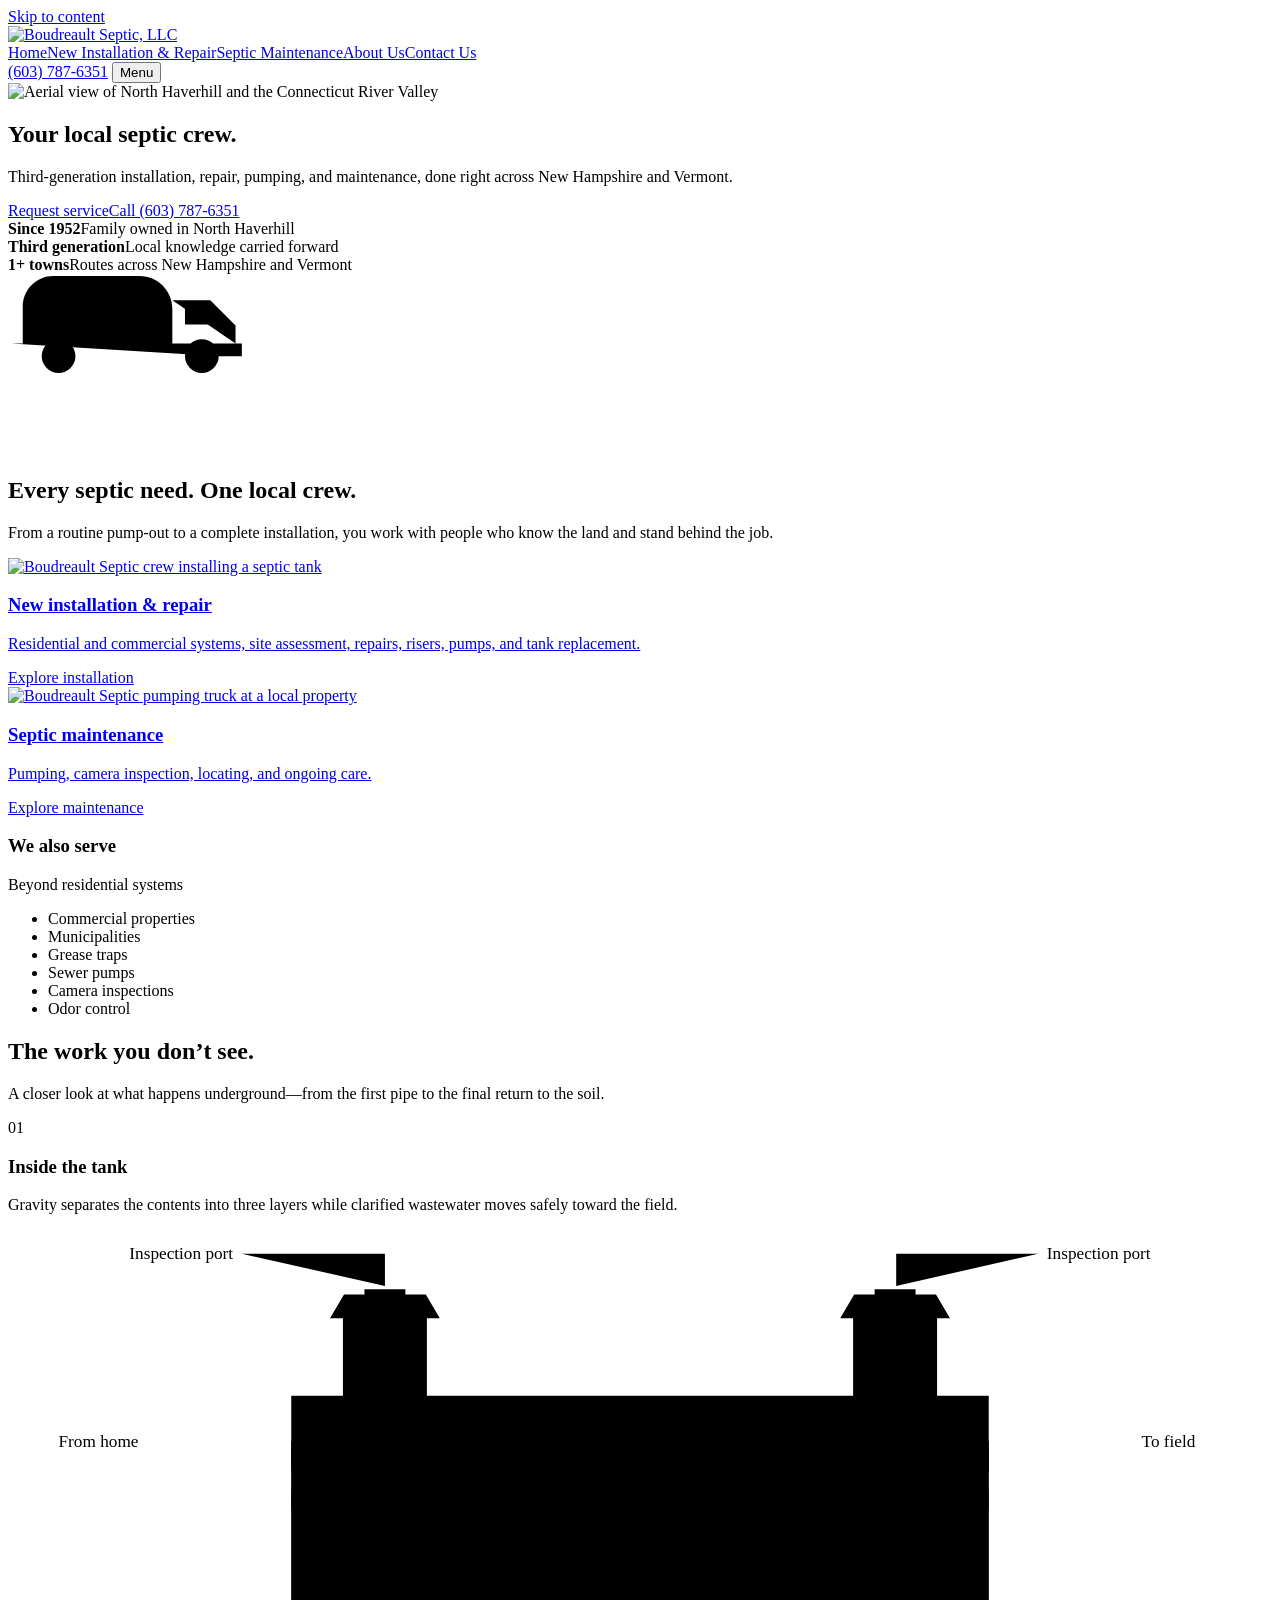
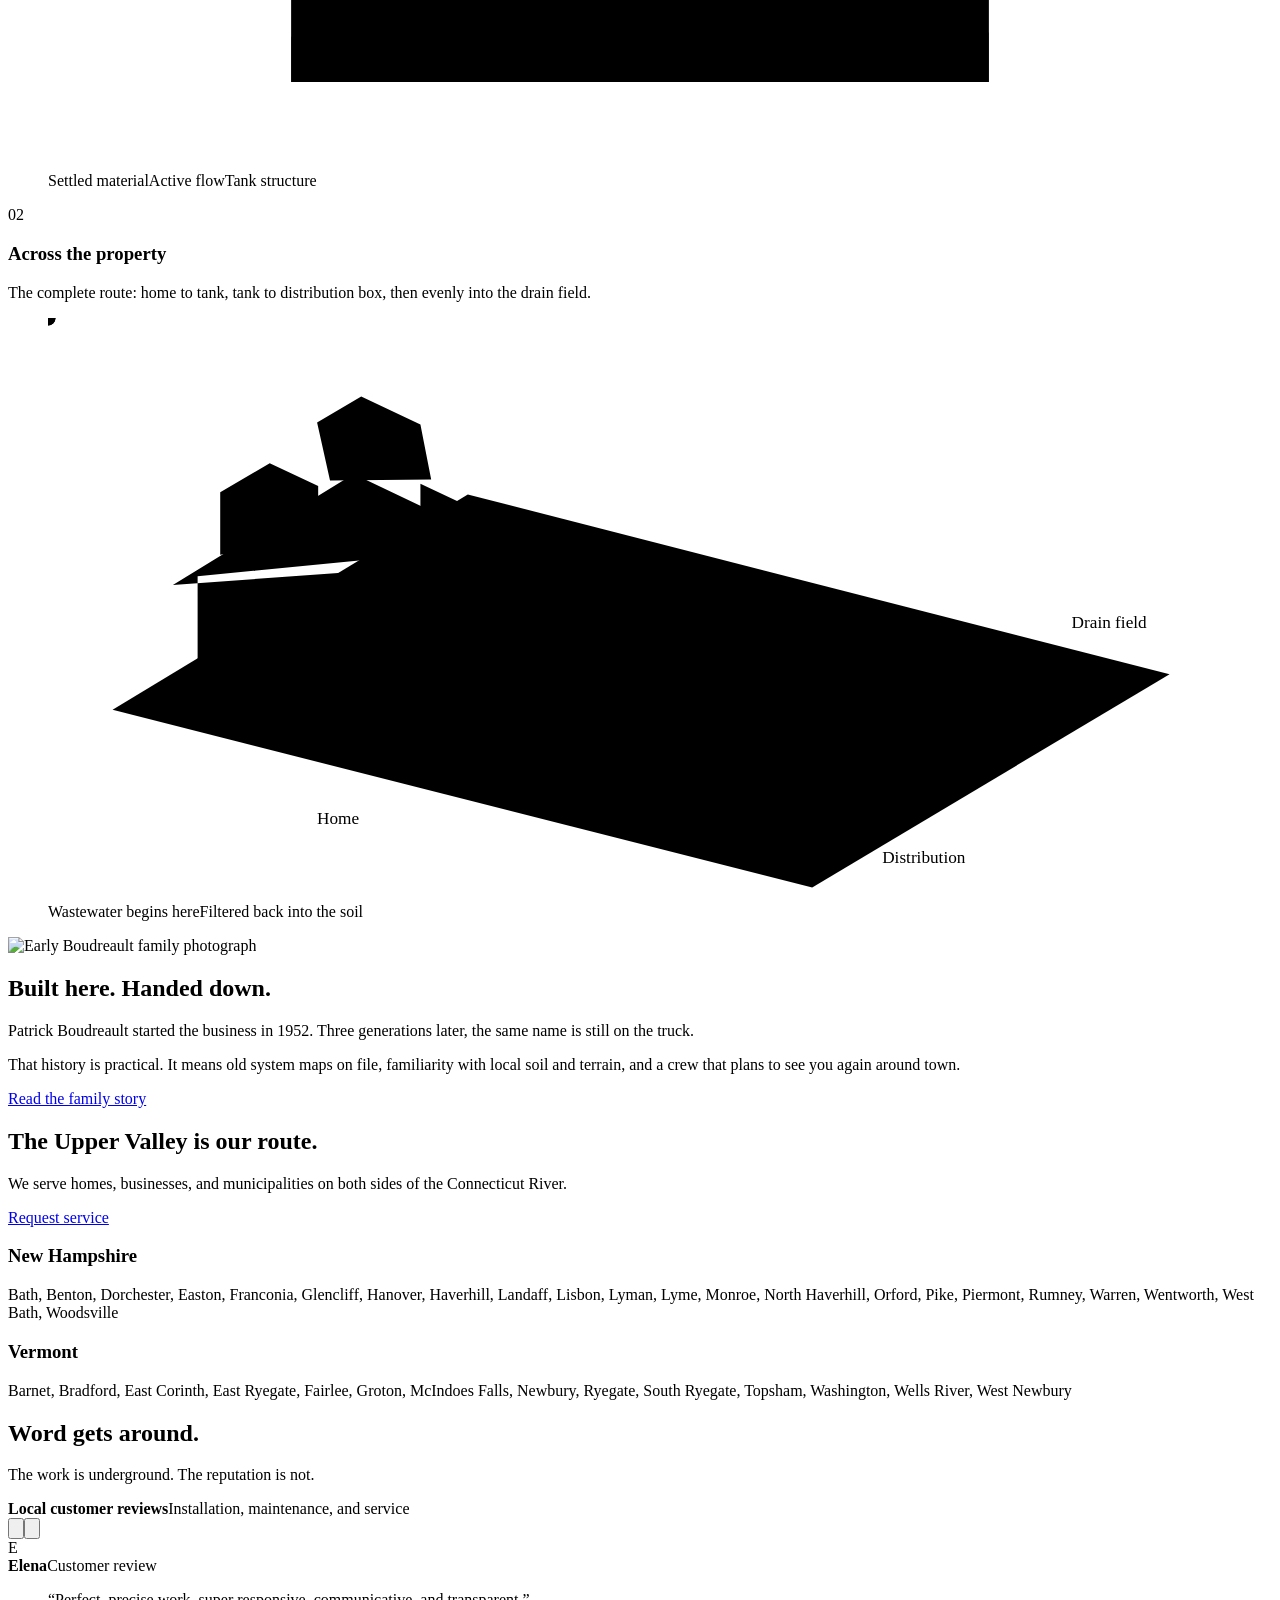
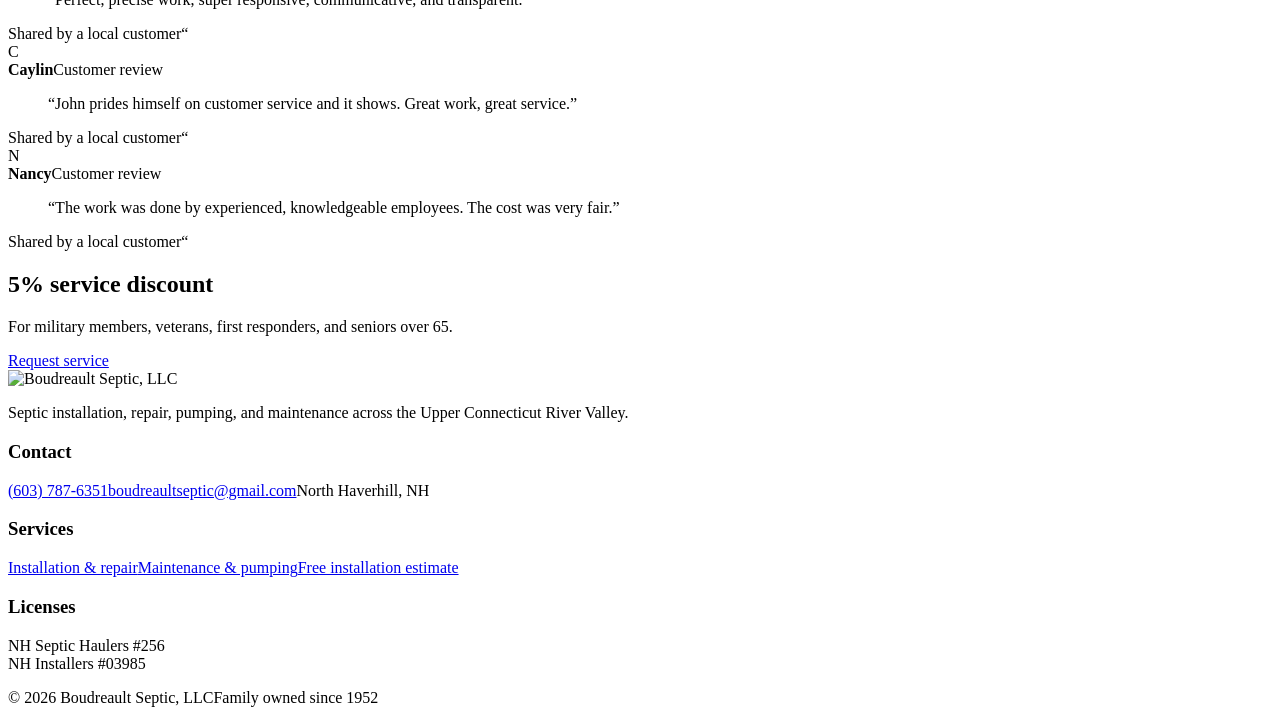
==== portfolio-sites/boudreault-septic/index.html @ 6a16c753 "Deploy c488329e436b4a219fa5fda1ce2db86cb1be2a91" ====
<!doctype html>
<html lang="en">
<head>
  <meta charset="utf-8">
  <meta name="viewport" content="width=device-width,initial-scale=1">
  <title>Boudreault Septic | Septic Service in NH &amp; VT</title>
  <meta name="description" content="Third-generation septic installation, repair, pumping, and maintenance for homes and businesses across the Upper Connecticut River Valley.">
  <link rel="icon" href="/assets/boudreault-logo-transparent.png">
  <link rel="preload" href="/assets/connecticut-river-valley.jpg" as="image">
  <link rel="stylesheet" href="/styles.css">
  <script type="application/ld+json">{"@context":"https://schema.org","@type":"LocalBusiness","name":"Boudreault Septic, LLC","telephone":"+1-603-787-6351","email":"boudreaultseptic@gmail.com","address":{"@type":"PostalAddress","streetAddress":"3255 Dartmouth College Hwy","addressLocality":"North Haverhill","addressRegion":"NH","postalCode":"03774"},"areaServed":["New Hampshire","Vermont"],"foundingDate":"1952","url":"https://boudreaultseptic.com/"}</script>
</head>
<body>
  <a class="skip-link" href="#main">Skip to content</a>
  <header class="site-header">
    <div class="shell nav-wrap">
      <a class="brand" href="/" aria-label="Boudreault Septic home"><img src="/assets/boudreault-logo-transparent.png" alt="Boudreault Septic, LLC"></a>
      <nav class="primary-nav" id="main-navigation" aria-label="Main navigation">
        <a href="/" aria-current="page">Home</a><a href="/new-installations/">New Installation &amp; Repair</a><a href="/maintenance/">Septic Maintenance</a><a href="/about-us/">About Us</a><a href="/contact/">Contact Us</a>
      </nav>
      <a class="nav-call" href="tel:+16037876351">(603) 787-6351</a>
      <button class="menu-button" type="button" aria-expanded="false" aria-controls="main-navigation">Menu</button>
    </div>
  </header>

  <main id="main">
    <section class="hero">
      <img class="hero-media" src="/assets/connecticut-river-valley.jpg" alt="Aerial view of North Haverhill and the Connecticut River Valley" width="1900" height="1100" fetchpriority="high">
      <div class="shell hero-content">
        <h1 class="display">Your local septic crew.</h1>
        <p class="hero-copy">Third-generation installation, repair, pumping, and maintenance, done right across New Hampshire and Vermont.</p>
        <div class="hero-actions"><a class="btn btn-primary" href="/contact/">Request service</a><a class="btn btn-secondary" href="tel:+16037876351">Call (603) 787-6351</a></div>
      </div>
    </section>

    <section class="proof-strip" aria-label="Company facts">
      <div class="shell proof-grid">
        <div class="proof-item"><strong class="proof-value">Since 1952</strong><span class="proof-label">Family owned in North Haverhill</span></div>
        <div class="proof-item"><strong class="proof-value">Third generation</strong><span class="proof-label">Local knowledge carried forward</span></div>
        <div class="proof-item"><strong class="proof-value" aria-label="30 plus towns"><span aria-hidden="true"><span class="count-number" data-count="30">1</span>+ towns</span></strong><span class="proof-label">Routes across New Hampshire and Vermont</span></div>
      </div>
      <div class="truck-route" data-route-motion aria-hidden="true">
        <svg viewBox="0 0 1200 170" role="presentation">
          <g class="route-truck">
            <g class="truck-direction">
              <path class="truck-outline" d="M14 66V31C14 15 27 2 43 2h82c17 0 31 14 31 31v33M156 25h36l24 24v17M3 66h219v12h-21M167 78H65M31 78H3"/>
              <path class="truck-detail" d="M168 32h20l14 16h-34zM42 21h84M42 34h84M25 41h18M126 41h19M25 53h17"/>
              <path class="truck-hose" d="M126 15c20 4 22 20 8 29-10 7-7 17 4 20"/>
              <circle class="truck-wheel wheel-a" cx="48" cy="78" r="16"/><circle class="truck-wheel wheel-b" cx="184" cy="78" r="16"/>
              <circle class="truck-hub" cx="48" cy="78" r="5"/><circle class="truck-hub" cx="184" cy="78" r="5"/>
            </g>
          </g>
        </svg>
      </div>
    </section>

    <section class="section services-section">
      <div class="shell">
        <div class="services-intro reveal"><h2 class="display">Every septic need. One local crew.</h2><p class="lede">From a routine pump-out to a complete installation, you work with people who know the land and stand behind the job.</p></div>
        <div class="service-layout">
          <a class="service-feature reveal" href="/new-installations/">
            <img src="/assets/septic-system-new-installations.jpg" alt="Boudreault Septic crew installing a septic tank" loading="lazy">
            <div class="service-overlay"><h3>New installation &amp; repair</h3><p>Residential and commercial systems, site assessment, repairs, risers, pumps, and tank replacement.</p><span class="text-link">Explore installation</span></div>
          </a>
          <a class="service-secondary reveal" href="/maintenance/">
            <img src="/assets/septic-system-maintenance2.jpg" alt="Boudreault Septic pumping truck at a local property" loading="lazy">
            <div class="service-overlay"><h3>Septic maintenance</h3><p>Pumping, camera inspection, locating, and ongoing care.</p><span class="text-link">Explore maintenance</span></div>
          </a>
          <div class="service-list reveal"><div class="service-list-head"><h3>We also serve</h3><span>Beyond residential systems</span></div><ul><li>Commercial properties</li><li>Municipalities</li><li>Grease traps</li><li>Sewer pumps</li><li>Camera inspections</li><li>Odor control</li></ul></div>
        </div>
      </div>
    </section>

    <section class="section system-schematic">
      <div class="shell">
        <div class="schematic-heading reveal"><h2 class="display">The work you don’t see.</h2><p class="lede">A closer look at what happens underground—from the first pipe to the final return to the soil.</p></div>
        <div class="diagram-stack">
          <article class="system-diagram reveal" data-schematic-motion>
            <header class="diagram-header"><div><span class="diagram-number">01</span><h3>Inside the tank</h3></div><p>Gravity separates the contents into three layers while clarified wastewater moves safely toward the field.</p></header>
            <figure class="diagram-art tank-art" aria-label="Animated cutaway diagram showing how a septic tank separates scum, wastewater, and sludge">
              <svg viewBox="0 0 1100 500" role="img" aria-hidden="true">
                <defs><clipPath id="tank-clip"><path d="M226 164H874V420H226Z"/></clipPath></defs>
                <path class="ground-line" d="M34 124H1066M74 113l22-15m22 15 15-10m780 10 23-16m20 16 13-9"/>
                <path class="structure-line" d="M226 154h648v266H226zM168 196h58m648 0h58M274 154v-72h78v72m396 0v-72h78v72M262 82h102l-13-22h-76zM736 82h102l-13-22h-76zM274 181h-48m648 0h-48M352 154v94m396-94v94"/>
                <g clip-path="url(#tank-clip)">
                  <path class="tank-water" d="M226 244c70-18 116 18 186 0s116 18 186 0 116 18 186 0 60 4 90 0v176H226z"/>
                  <path class="tank-scum" d="M226 204c72-15 115 14 186 0s116 14 186 0 116 14 186 0 59 4 90 0v56c-72 14-116-14-186 0s-116-14-186 0-116-14-186 0-60-4-90 0z"/>
                  <path class="tank-sludge" d="M226 378c57-22 103 17 165 0s107 17 169 0 107 17 169 0 92 6 145-4v46H226z"/>
                  <path class="flow-current current-one" d="M168 196h104v88h90"/>
                  <path class="flow-current current-two" d="M682 320h86V196h164"/>
                  <path class="micro-flow" d="M402 292c42-20 76 20 118 0s76 20 118 0M420 332c34-16 61 16 95 0s61 16 95 0"/>
                </g>
                <path class="structure-line cap-line" d="M294 83v-28h38v28m436 0v-28h38v28"/>
                <g class="diagram-callout"><path d="M313 52V22H180"/><text x="172" y="27" text-anchor="end">Inspection port</text></g>
                <g class="diagram-callout"><path d="M788 52V22H920"/><text x="928" y="27">Inspection port</text></g>
                <g class="diagram-callout"><path d="M168 196H92"/><text x="84" y="202" text-anchor="end">From home</text></g>
                <g class="diagram-callout"><path d="M932 196h76"/><text x="1016" y="202">To field</text></g>
                <g class="layer-label"><text x="550" y="232">Scum layer</text><text x="550" y="314">Wastewater</text><text x="550" y="406">Sludge</text></g>
              </svg>
              <figcaption class="diagram-legend"><span><i class="legend-swatch solid"></i>Settled material</span><span><i class="legend-swatch flow"></i>Active flow</span><span><i class="legend-swatch line"></i>Tank structure</span></figcaption>
            </figure>
          </article>

          <article class="system-diagram reveal" data-schematic-motion>
            <header class="diagram-header"><div><span class="diagram-number">02</span><h3>Across the property</h3></div><p>The complete route: home to tank, tank to distribution box, then evenly into the drain field.</p></header>
            <figure class="diagram-art property-art" aria-label="Animated diagram showing a typical home septic system and drain field">
              <svg viewBox="0 0 1100 540" role="img" aria-hidden="true">
                <path class="site-plane" d="M60 364 390 164l652 167-332 198z"/>
                <g class="house-drawing">
                  <path d="M116 248 284 145l166 79-169 106zM139 240v108l141 66 145-89V212M281 330v84M116 248l165 82 169-106M180 260v56l46 22v-56zM325 274v60l51-31v-59z"/>
                  <path d="M160 220v-58l46-27 45 21v49m95-3v-48l34 16v49M262 151l-12-54 41-24 55 26 10 51"/>
                </g>
                <g class="system-components">
                  <path class="tank-body" d="M461 338c0-15 12-27 27-27h158c15 0 27 12 27 27v74c0 15-12 27-27 27H488c-15 0-27-12-27-27zM511 311v128m111-128v128M500 296h36v15m69-15h36v15"/>
                  <path class="distribution-box" d="m730 409 46-27 43 21-46 28zM730 409v36l43 21v-35m46-28v35l-46 28"/>
                  <path class="field-line" d="M819 421 990 319M794 452l209-49M794 452l188 47M814 424l-4 15m23-29-4 16m25-30-4 15m25-29-4 15m25-29-4 15m25-30-4 16m-81 84-2 16m31-23-2 16m31-22-2 15m31-22-2 16m31-22-2 15m-133 17 5 15m27-8 5 15m28-8 5 15m28-8 5 15m27-8 5 15m28-8 5 15"/>
                </g>
                <path class="property-flow flow-home" d="M359 352 460 385"/>
                <path class="property-flow flow-tank" d="M461 385h212"/>
                <path class="property-flow flow-box" d="M673 385 744 418"/>
                <path class="property-flow flow-field-a" d="M781 420 990 319"/>
                <path class="property-flow flow-field-b" d="M783 433 1003 403"/>
                <path class="property-flow flow-field-c" d="M781 445 982 499"/>
                <g class="property-labels"><text x="250" y="470">Home</text><text x="567" y="485">Septic tank</text><text x="775" y="506">Distribution</text><text x="951" y="288">Drain field</text></g>
                <g class="flow-pulse pulse-one"><circle cx="0" cy="0" r="7"/></g><g class="flow-pulse pulse-two"><circle cx="0" cy="0" r="7"/></g>
              </svg>
              <figcaption class="route-key"><span>Wastewater begins here</span><b aria-hidden="true"></b><span>Filtered back into the soil</span></figcaption>
            </figure>
          </article>
        </div>
      </div>
    </section>

    <section class="section story">
      <div class="shell story-grid">
        <div class="story-photo reveal"><img src="/assets/boudreault-family.jpg" alt="Early Boudreault family photograph" loading="lazy"></div>
        <div class="story-copy reveal"><h2 class="display">Built here. Handed down.</h2><p class="lede">Patrick Boudreault started the business in 1952. Three generations later, the same name is still on the truck.</p><p>That history is practical. It means old system maps on file, familiarity with local soil and terrain, and a crew that plans to see you again around town.</p><a class="text-link story-link" href="/about-us/">Read the family story</a></div>
      </div>
    </section>

    <section class="section territory">
      <div class="shell territory-grid">
        <div class="reveal"><h2 class="display">The Upper Valley is our route.</h2><p class="lede">We serve homes, businesses, and municipalities on both sides of the Connecticut River.</p><a class="btn btn-primary" href="/contact/">Request service</a></div>
        <div class="town-columns reveal"><div><h3>New Hampshire</h3><p>Bath, Benton, Dorchester, Easton, Franconia, Glencliff, Hanover, Haverhill, Landaff, Lisbon, Lyman, Lyme, Monroe, North Haverhill, Orford, Pike, Piermont, Rumney, Warren, Wentworth, West Bath, Woodsville</p></div><div><h3>Vermont</h3><p>Barnet, Bradford, East Corinth, East Ryegate, Fairlee, Groton, McIndoes Falls, Newbury, Ryegate, South Ryegate, Topsham, Washington, Wells River, West Newbury</p></div></div>
      </div>
    </section>

    <section class="section reviews-section">
      <div class="shell">
        <div class="review-heading reveal"><div><h2 class="display">Word gets around.</h2><p class="lede">The work is underground. The reputation is not.</p></div><div class="review-summary" aria-label="Customer reviews"><div class="review-stars" aria-hidden="true"></div><strong>Local customer reviews</strong><span>Installation, maintenance, and service</span></div></div>
        <div class="review-controls" aria-label="Review carousel controls"><button type="button" data-review-prev aria-label="Previous review"><svg viewBox="0 0 24 24" aria-hidden="true"><path d="M15 5l-7 7 7 7"/></svg></button><button type="button" data-review-next aria-label="Next review"><svg viewBox="0 0 24 24" aria-hidden="true"><path d="M9 5l7 7-7 7"/></svg></button></div>
        <div class="reviews-track" data-review-track tabindex="0" aria-label="Customer reviews">
          <article class="review-card reveal"><header><span class="review-avatar">E</span><div><strong>Elena</strong><span>Customer review</span></div><div class="review-stars" aria-hidden="true"></div></header><blockquote>“Perfect, precise work, super responsive, communicative, and transparent.”</blockquote><footer><span>Shared by a local customer</span><span class="review-source-mark" aria-hidden="true">“</span></footer></article>
          <article class="review-card reveal"><header><span class="review-avatar">C</span><div><strong>Caylin</strong><span>Customer review</span></div><div class="review-stars" aria-hidden="true"></div></header><blockquote>“John prides himself on customer service and it shows. Great work, great service.”</blockquote><footer><span>Shared by a local customer</span><span class="review-source-mark" aria-hidden="true">“</span></footer></article>
          <article class="review-card reveal"><header><span class="review-avatar">N</span><div><strong>Nancy</strong><span>Customer review</span></div><div class="review-stars" aria-hidden="true"></div></header><blockquote>“The work was done by experienced, knowledgeable employees. The cost was very fair.”</blockquote><footer><span>Shared by a local customer</span><span class="review-source-mark" aria-hidden="true">“</span></footer></article>
        </div>
      </div>
    </section>

    <section class="discount-band">
      <div class="shell discount-grid"><div><h2 class="display">5% service discount</h2><p>For military members, veterans, first responders, and seniors over 65.</p></div><a class="btn" href="/contact/">Request service</a></div>
    </section>
  </main>

  <footer class="footer">
    <div class="shell"><div class="footer-grid"><div class="footer-brand"><img class="footer-logo" src="/assets/boudreault-logo-transparent.png" alt="Boudreault Septic, LLC"><p>Septic installation, repair, pumping, and maintenance across the Upper Connecticut River Valley.</p></div><div class="footer-column"><h3>Contact</h3><div class="footer-links"><a href="tel:+16037876351">(603) 787-6351</a><a href="mailto:boudreaultseptic@gmail.com">boudreaultseptic@gmail.com</a><span>North Haverhill, NH</span></div></div><div class="footer-column"><h3>Services</h3><div class="footer-links"><a href="/new-installations/">Installation &amp; repair</a><a href="/maintenance/">Maintenance &amp; pumping</a><a href="/contact/">Free installation estimate</a></div></div><div class="footer-column"><h3>Licenses</h3><p>NH Septic Haulers #256<br>NH Installers #03985</p></div></div><div class="footer-bottom"><span>© 2026 Boudreault Septic, LLC</span><span>Family owned since 1952</span></div></div>
  </footer>
  <script src="/script.js"></script>
</body>
</html>
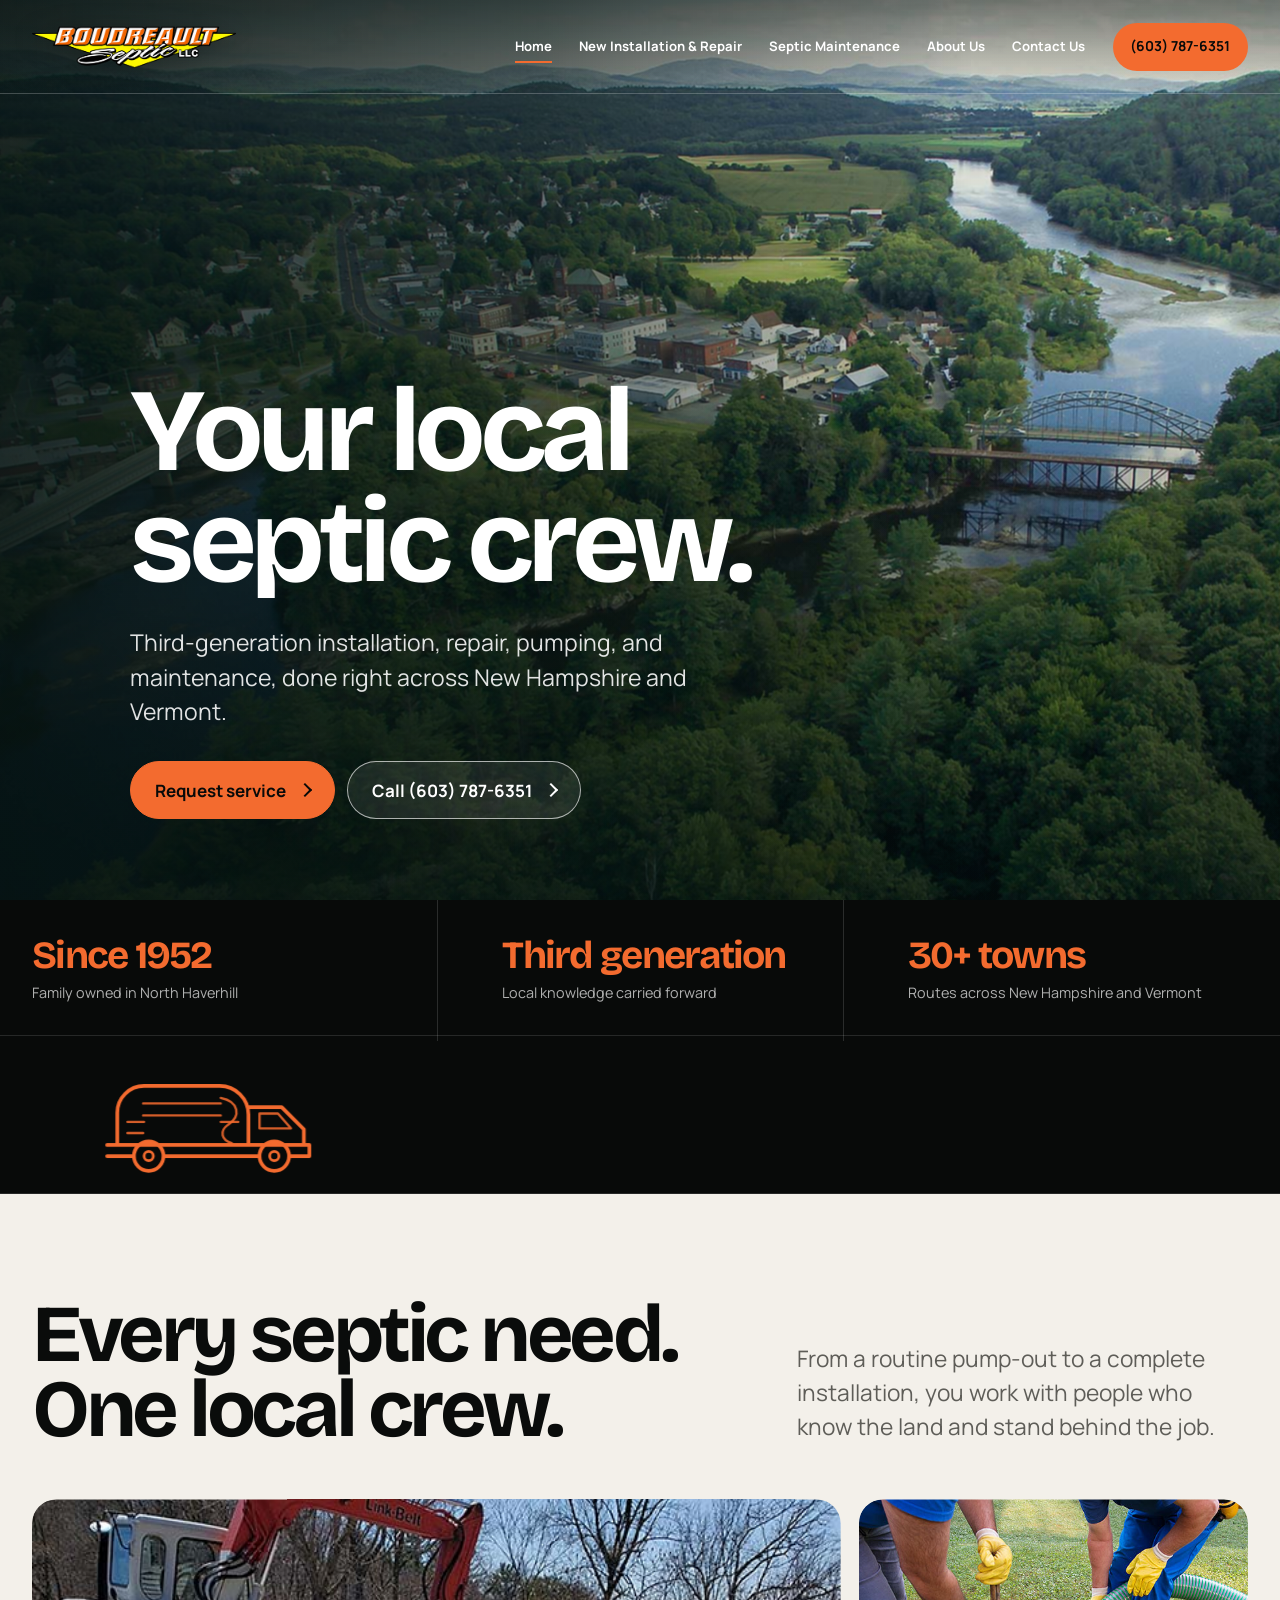
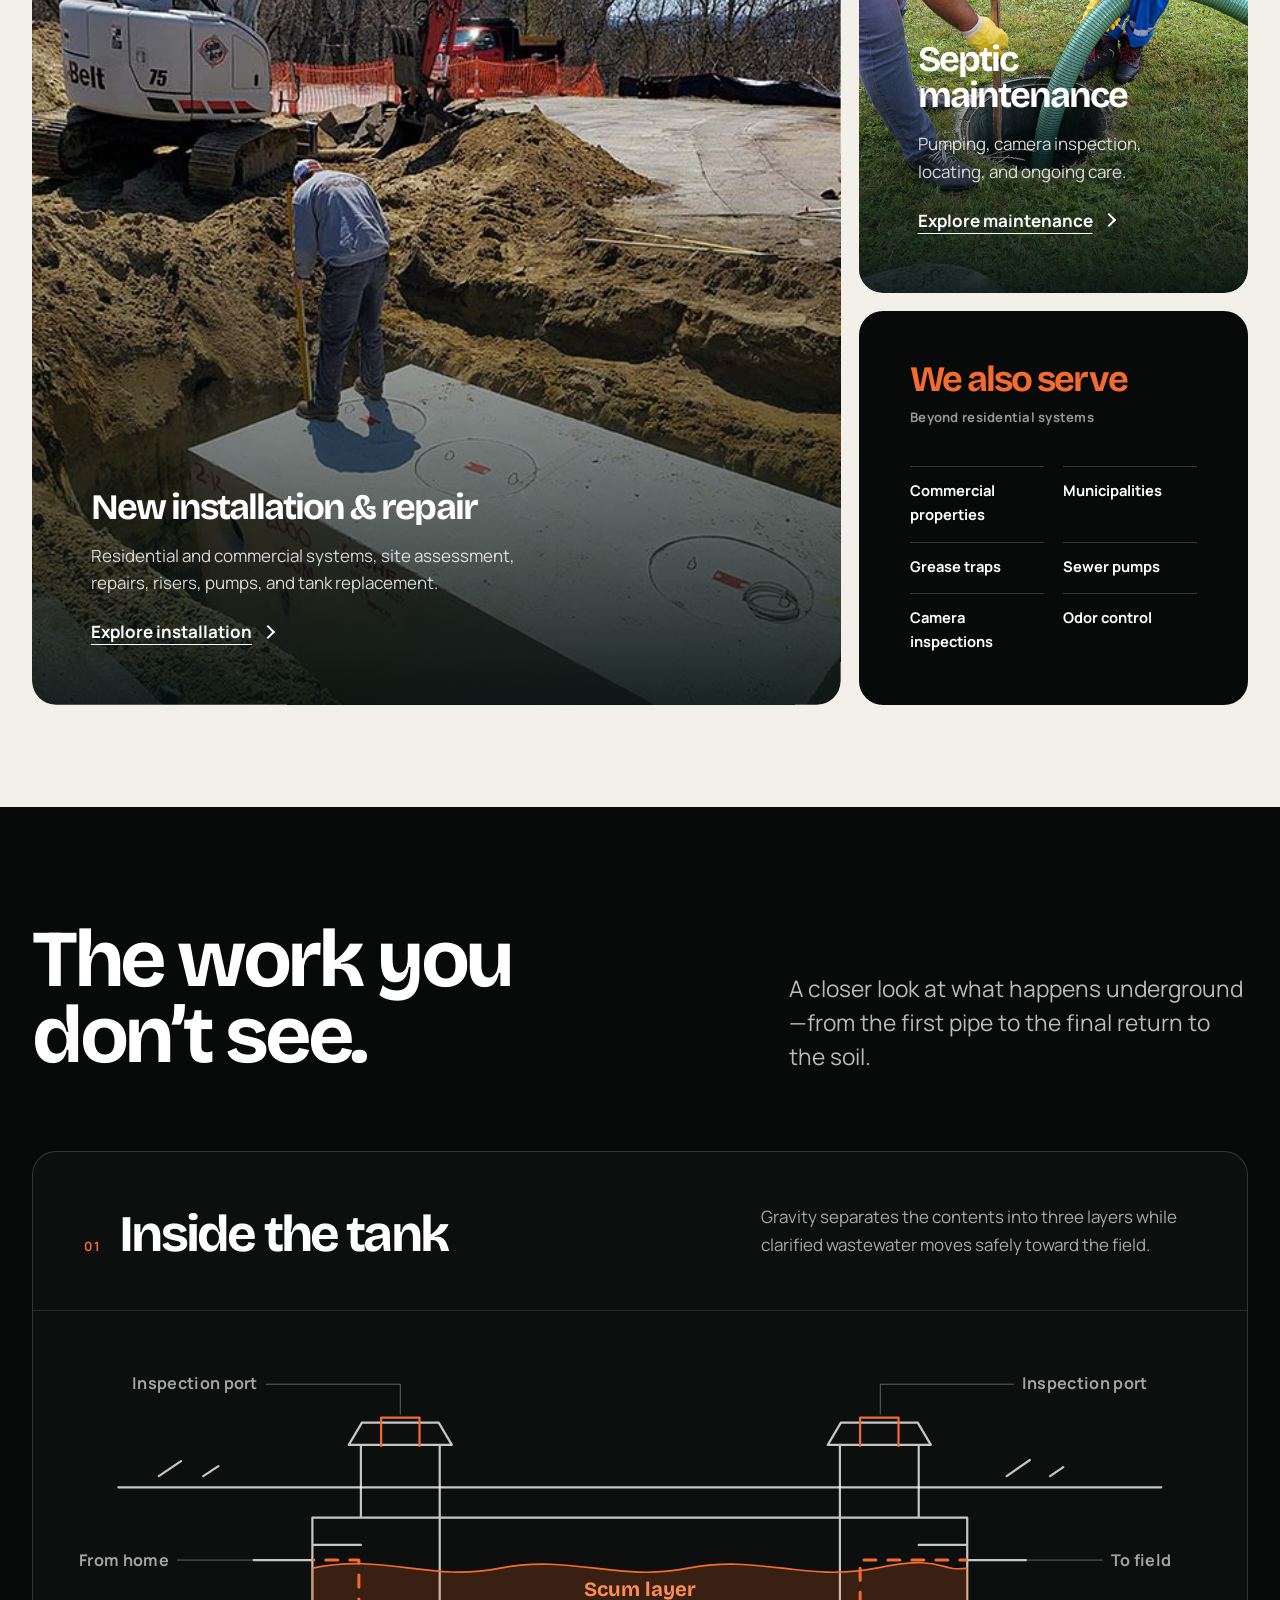
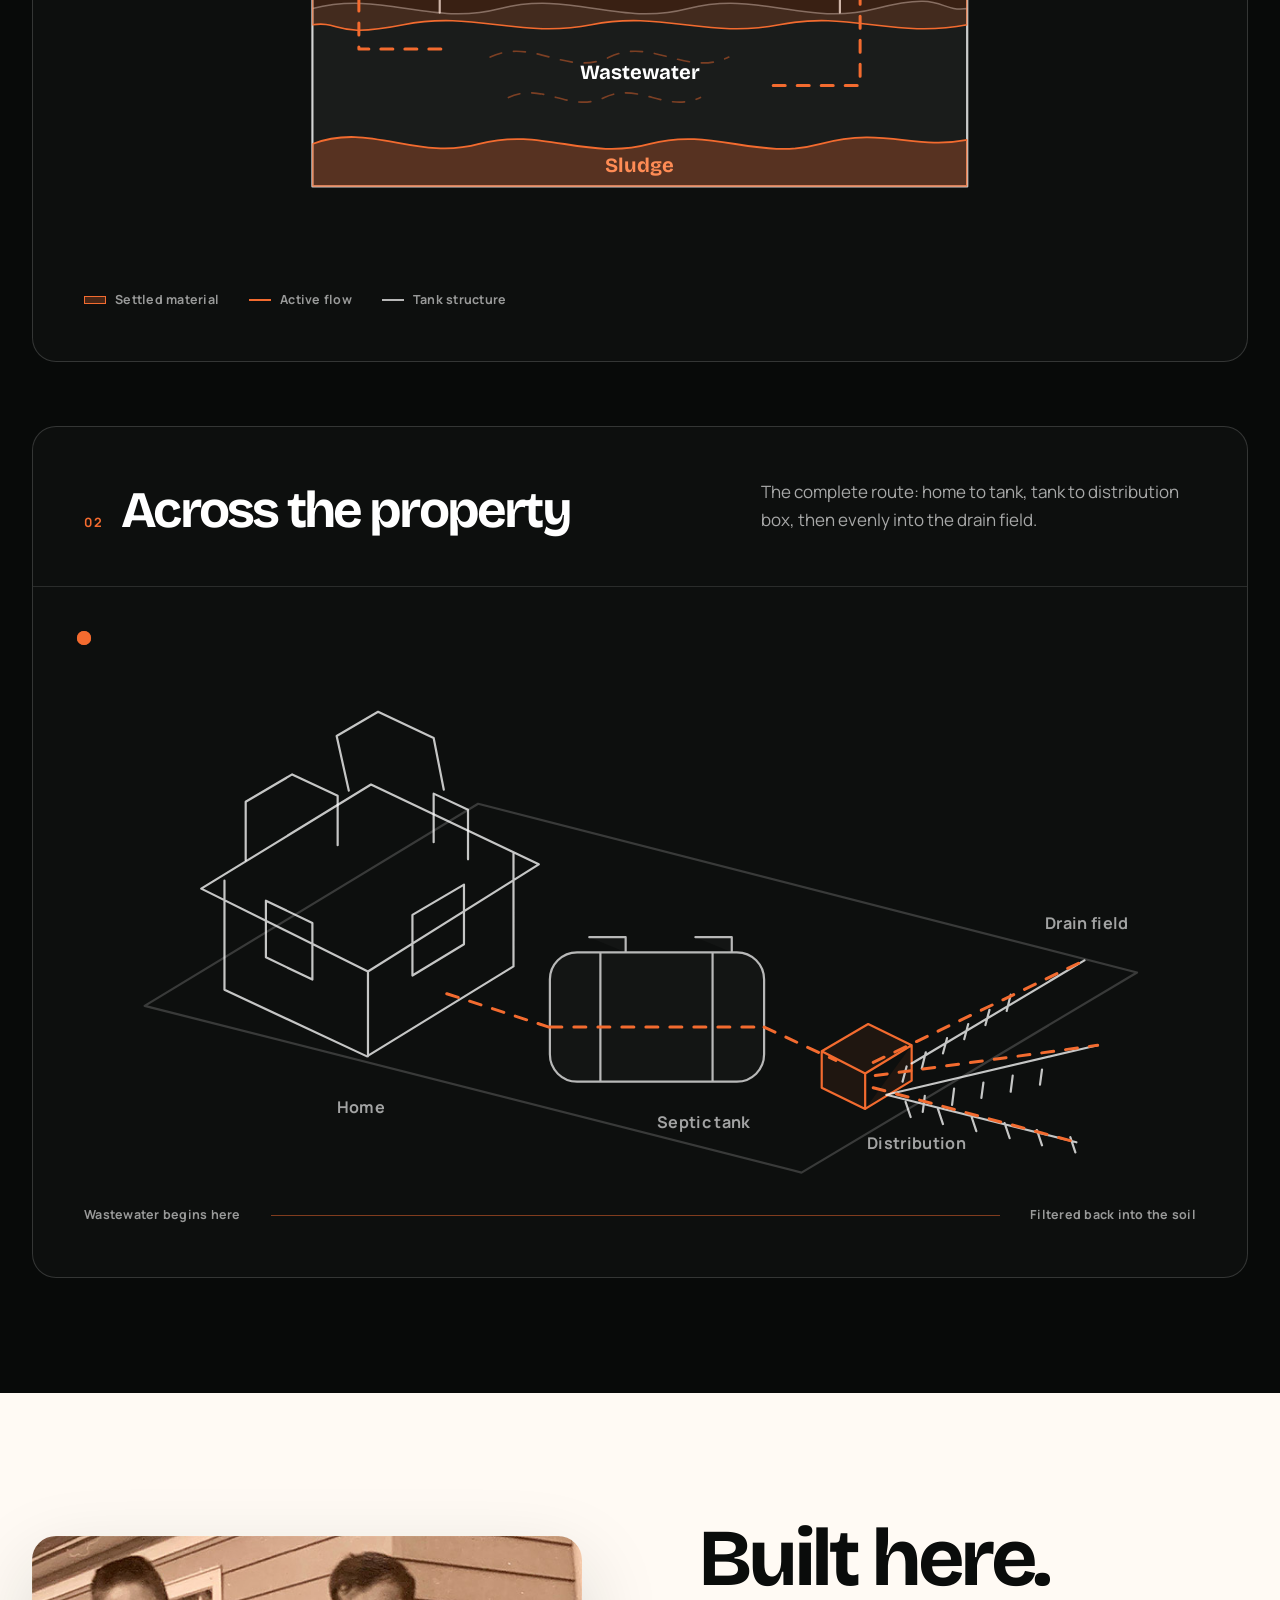
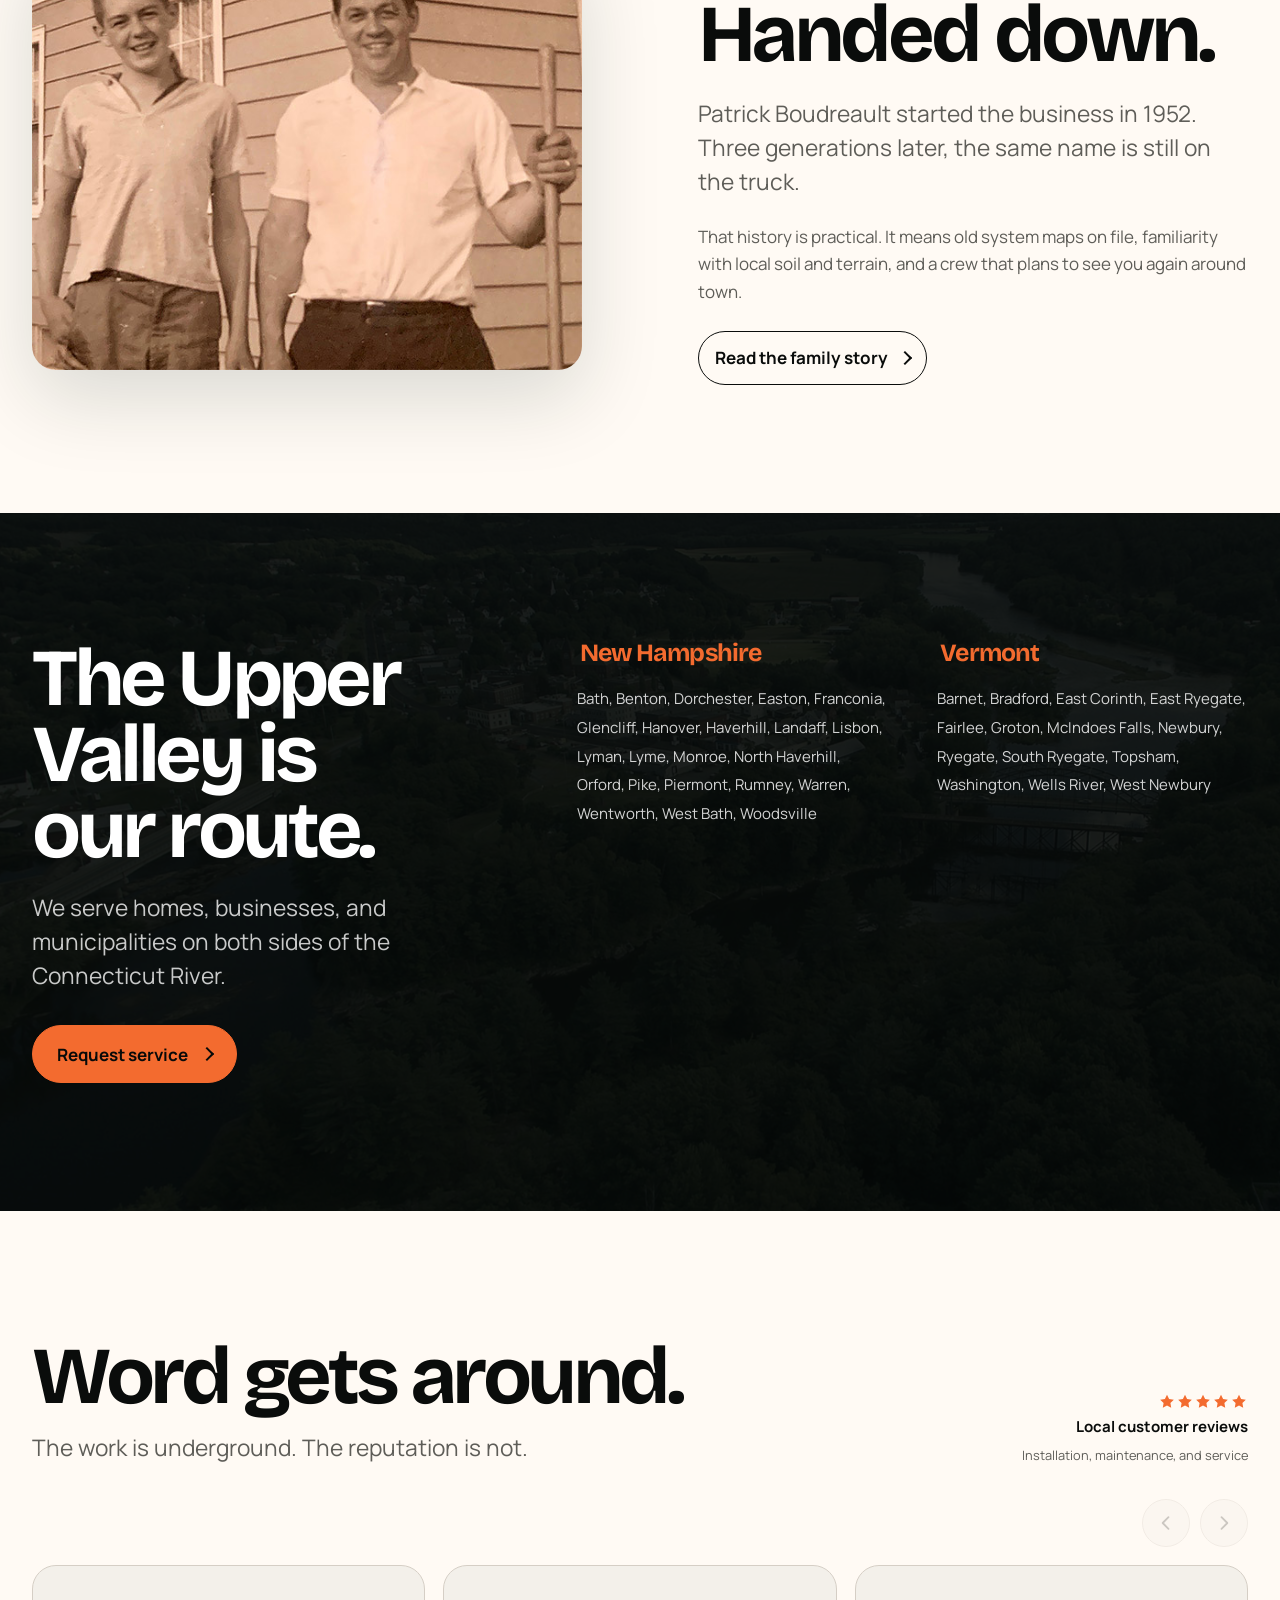
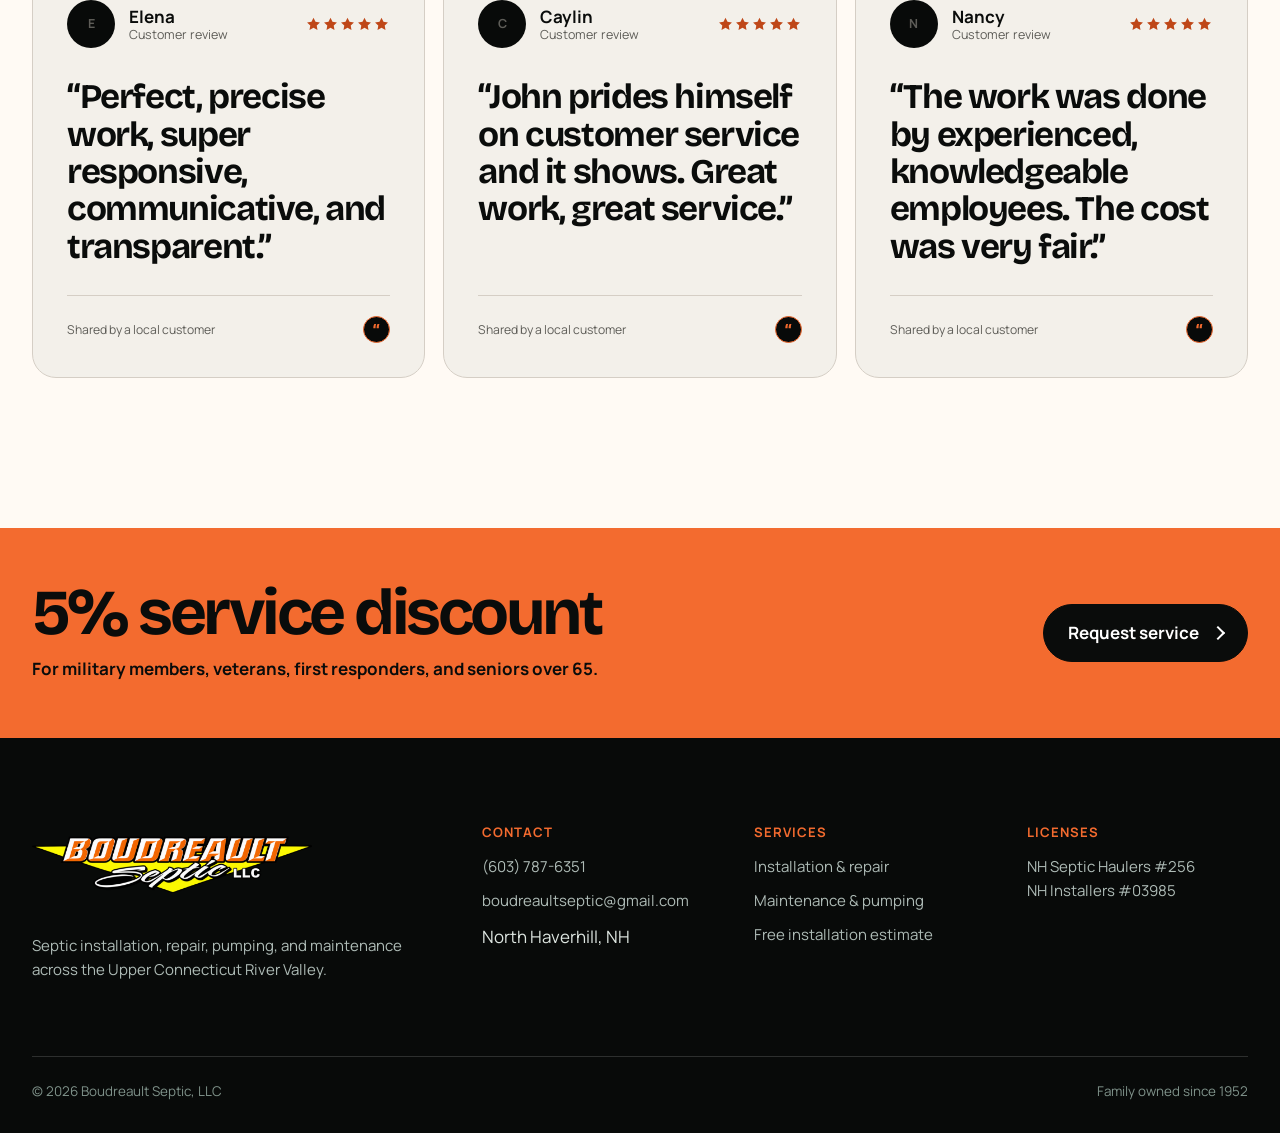
==== commit 50812c6d: "Deploy 8309a5b95731a4e128ededb3e3573f92217bf4c0" ====
--- a/portfolio-sites/boudreault-septic/index.html
+++ b/portfolio-sites/boudreault-septic/index.html
@@ -5,16 +5,16 @@
   <meta name="viewport" content="width=device-width,initial-scale=1">
   <title>Boudreault Septic | Septic Service in NH &amp; VT</title>
   <meta name="description" content="Third-generation septic installation, repair, pumping, and maintenance for homes and businesses across the Upper Connecticut River Valley.">
-  <link rel="icon" href="/assets/boudreault-logo-transparent.png">
-  <link rel="preload" href="/assets/connecticut-river-valley.jpg" as="image">
-  <link rel="stylesheet" href="/styles.css">
+  <link rel="icon" href="./assets/boudreault-logo-transparent.png">
+  <link rel="preload" href="./assets/connecticut-river-valley.jpg" as="image">
+  <link rel="stylesheet" href="./styles.css">
   <script type="application/ld+json">{"@context":"https://schema.org","@type":"LocalBusiness","name":"Boudreault Septic, LLC","telephone":"+1-603-787-6351","email":"boudreaultseptic@gmail.com","address":{"@type":"PostalAddress","streetAddress":"3255 Dartmouth College Hwy","addressLocality":"North Haverhill","addressRegion":"NH","postalCode":"03774"},"areaServed":["New Hampshire","Vermont"],"foundingDate":"1952","url":"https://boudreaultseptic.com/"}</script>
 </head>
 <body>
   <a class="skip-link" href="#main">Skip to content</a>
   <header class="site-header">
     <div class="shell nav-wrap">
-      <a class="brand" href="/" aria-label="Boudreault Septic home"><img src="/assets/boudreault-logo-transparent.png" alt="Boudreault Septic, LLC"></a>
+      <a class="brand" href="/" aria-label="Boudreault Septic home"><img src="./assets/boudreault-logo-transparent.png" alt="Boudreault Septic, LLC"></a>
       <nav class="primary-nav" id="main-navigation" aria-label="Main navigation">
         <a href="/" aria-current="page">Home</a><a href="/new-installations/">New Installation &amp; Repair</a><a href="/maintenance/">Septic Maintenance</a><a href="/about-us/">About Us</a><a href="/contact/">Contact Us</a>
       </nav>
@@ -25,7 +25,7 @@
 
   <main id="main">
     <section class="hero">
-      <img class="hero-media" src="/assets/connecticut-river-valley.jpg" alt="Aerial view of North Haverhill and the Connecticut River Valley" width="1900" height="1100" fetchpriority="high">
+      <img class="hero-media" src="./assets/connecticut-river-valley.jpg" alt="Aerial view of North Haverhill and the Connecticut River Valley" width="1900" height="1100" fetchpriority="high">
       <div class="shell hero-content">
         <h1 class="display">Your local septic crew.</h1>
         <p class="hero-copy">Third-generation installation, repair, pumping, and maintenance, done right across New Hampshire and Vermont.</p>
@@ -59,11 +59,11 @@
         <div class="services-intro reveal"><h2 class="display">Every septic need. One local crew.</h2><p class="lede">From a routine pump-out to a complete installation, you work with people who know the land and stand behind the job.</p></div>
         <div class="service-layout">
           <a class="service-feature reveal" href="/new-installations/">
-            <img src="/assets/septic-system-new-installations.jpg" alt="Boudreault Septic crew installing a septic tank" loading="lazy">
+            <img src="./assets/septic-system-new-installations.jpg" alt="Boudreault Septic crew installing a septic tank" loading="lazy">
             <div class="service-overlay"><h3>New installation &amp; repair</h3><p>Residential and commercial systems, site assessment, repairs, risers, pumps, and tank replacement.</p><span class="text-link">Explore installation</span></div>
           </a>
           <a class="service-secondary reveal" href="/maintenance/">
-            <img src="/assets/septic-system-maintenance2.jpg" alt="Boudreault Septic pumping truck at a local property" loading="lazy">
+            <img src="./assets/septic-system-maintenance2.jpg" alt="Boudreault Septic pumping truck at a local property" loading="lazy">
             <div class="service-overlay"><h3>Septic maintenance</h3><p>Pumping, camera inspection, locating, and ongoing care.</p><span class="text-link">Explore maintenance</span></div>
           </a>
           <div class="service-list reveal"><div class="service-list-head"><h3>We also serve</h3><span>Beyond residential systems</span></div><ul><li>Commercial properties</li><li>Municipalities</li><li>Grease traps</li><li>Sewer pumps</li><li>Camera inspections</li><li>Odor control</li></ul></div>
@@ -133,7 +133,7 @@
 
     <section class="section story">
       <div class="shell story-grid">
-        <div class="story-photo reveal"><img src="/assets/boudreault-family.jpg" alt="Early Boudreault family photograph" loading="lazy"></div>
+        <div class="story-photo reveal"><img src="./assets/boudreault-family.jpg" alt="Early Boudreault family photograph" loading="lazy"></div>
         <div class="story-copy reveal"><h2 class="display">Built here. Handed down.</h2><p class="lede">Patrick Boudreault started the business in 1952. Three generations later, the same name is still on the truck.</p><p>That history is practical. It means old system maps on file, familiarity with local soil and terrain, and a crew that plans to see you again around town.</p><a class="text-link story-link" href="/about-us/">Read the family story</a></div>
       </div>
     </section>
@@ -163,8 +163,8 @@
   </main>
 
   <footer class="footer">
-    <div class="shell"><div class="footer-grid"><div class="footer-brand"><img class="footer-logo" src="/assets/boudreault-logo-transparent.png" alt="Boudreault Septic, LLC"><p>Septic installation, repair, pumping, and maintenance across the Upper Connecticut River Valley.</p></div><div class="footer-column"><h3>Contact</h3><div class="footer-links"><a href="tel:+16037876351">(603) 787-6351</a><a href="mailto:boudreaultseptic@gmail.com">boudreaultseptic@gmail.com</a><span>North Haverhill, NH</span></div></div><div class="footer-column"><h3>Services</h3><div class="footer-links"><a href="/new-installations/">Installation &amp; repair</a><a href="/maintenance/">Maintenance &amp; pumping</a><a href="/contact/">Free installation estimate</a></div></div><div class="footer-column"><h3>Licenses</h3><p>NH Septic Haulers #256<br>NH Installers #03985</p></div></div><div class="footer-bottom"><span>© 2026 Boudreault Septic, LLC</span><span>Family owned since 1952</span></div></div>
+    <div class="shell"><div class="footer-grid"><div class="footer-brand"><img class="footer-logo" src="./assets/boudreault-logo-transparent.png" alt="Boudreault Septic, LLC"><p>Septic installation, repair, pumping, and maintenance across the Upper Connecticut River Valley.</p></div><div class="footer-column"><h3>Contact</h3><div class="footer-links"><a href="tel:+16037876351">(603) 787-6351</a><a href="mailto:boudreaultseptic@gmail.com">boudreaultseptic@gmail.com</a><span>North Haverhill, NH</span></div></div><div class="footer-column"><h3>Services</h3><div class="footer-links"><a href="/new-installations/">Installation &amp; repair</a><a href="/maintenance/">Maintenance &amp; pumping</a><a href="/contact/">Free installation estimate</a></div></div><div class="footer-column"><h3>Licenses</h3><p>NH Septic Haulers #256<br>NH Installers #03985</p></div></div><div class="footer-bottom"><span>© 2026 Boudreault Septic, LLC</span><span>Family owned since 1952</span></div></div>
   </footer>
-  <script src="/script.js"></script>
+  <script src="./script.js"></script>
 </body>
 </html>
--- a/portfolio-sites/boudreault-septic/styles.css
+++ b/portfolio-sites/boudreault-septic/styles.css
@@ -0,0 +1,273 @@
+@font-face{font-family:"Bricolage Grotesque";src:url("./assets/bricolage-grotesque-700.ttf") format("truetype");font-weight:700;font-display:swap}
+@font-face{font-family:"Manrope";src:url("./assets/manrope-400.ttf") format("truetype");font-weight:400;font-display:swap}
+@font-face{font-family:"Manrope";src:url("./assets/manrope-700.ttf") format("truetype");font-weight:700;font-display:swap}
+
+:root{
+  --paper:#f3f0ea;--surface:#fffaf4;--ink:#0a0c0b;--muted:#5e5d58;--line:#d5cec5;
+  --river:#315c5d;--river-deep:#193b3c;--signal:#f36b2f;--signal-deep:#bf4718;--black:#080a09;--white:#fff;
+  --radius:24px;--ease:cubic-bezier(.16,1,.3,1);--shadow:0 28px 80px rgba(10,31,30,.15)
+}
+*{box-sizing:border-box}
+html{scroll-behavior:smooth}
+body{margin:0;background:var(--paper);color:var(--ink);font-family:"Manrope",Arial,sans-serif;font-size:17px;line-height:1.62;-webkit-font-smoothing:antialiased}
+::selection{background:var(--signal);color:var(--ink)}
+img{display:block;max-width:100%;height:auto}a{color:inherit;text-decoration:none}button,input,textarea{font:inherit}button{color:inherit}
+:focus-visible{outline:3px solid var(--signal);outline-offset:4px}
+.skip-link{position:fixed;left:1rem;top:1rem;z-index:100;padding:.7rem 1rem;background:var(--signal);color:var(--ink);transform:translateY(-170%);border-radius:999px;font-weight:700}.skip-link:focus{transform:none}.sr-only{position:absolute;width:1px;height:1px;padding:0;margin:-1px;overflow:hidden;clip:rect(0,0,0,0);white-space:nowrap;border:0}
+.shell{width:min(1240px,calc(100% - 64px));margin-inline:auto}.narrow{width:min(800px,calc(100% - 64px));margin-inline:auto}.section{padding:clamp(88px,10vw,150px) 0}
+.display,h1,h2,h3{font-family:"Bricolage Grotesque","Arial Black",sans-serif;font-weight:700;letter-spacing:-.055em;line-height:.94;margin:0;text-wrap:balance}
+h1{font-size:clamp(4.5rem,9.2vw,9rem)}h2{font-size:clamp(3.25rem,6.3vw,6.1rem)}h3{font-size:clamp(1.8rem,2.8vw,2.7rem);line-height:1}
+p{margin:0 0 1rem;max-width:68ch}.kicker{display:none}.lede{font-size:clamp(1.12rem,1.8vw,1.42rem);line-height:1.5;color:var(--muted)}
+.btn{display:inline-flex;align-items:center;justify-content:center;gap:.85rem;min-height:58px;padding:.85rem 1.5rem;border:1px solid transparent;border-radius:999px;font-weight:700;line-height:1;white-space:nowrap;transition:transform .25s var(--ease),background .25s ease,color .25s ease,border-color .25s ease}
+.btn::after{content:"";width:8px;height:8px;border-top:2px solid currentColor;border-right:2px solid currentColor;transform:rotate(45deg);transition:transform .25s var(--ease)}
+.btn:hover{transform:translateY(-3px)}.btn:hover::after{transform:translateX(4px) rotate(45deg)}.btn:active{transform:translateY(0)}
+.btn-primary{background:var(--signal);color:var(--ink);border-color:var(--signal)}.btn-primary:hover{background:#ffe76f;border-color:#ffe76f}
+.btn-secondary{background:rgba(255,255,255,.08);color:var(--white);border-color:rgba(255,255,255,.64);backdrop-filter:blur(14px)}.btn-secondary:hover{background:var(--white);color:var(--ink)}
+.text-link{display:inline-flex;align-items:center;gap:.7rem;font-weight:700;text-decoration:underline;text-decoration-thickness:1px;text-underline-offset:6px}.text-link::after{content:"↗";font-size:1.1em}
+
+.site-header{height:94px;position:absolute;inset:0 0 auto;z-index:30;color:var(--white);border-bottom:1px solid rgba(255,255,255,.22)}
+.site-header::after{content:"";position:absolute;inset:0;z-index:-1;background:linear-gradient(180deg,rgba(5,17,16,.48),transparent);pointer-events:none}
+.nav-wrap{height:100%;display:grid;grid-template-columns:270px 1fr auto;align-items:center;gap:1.75rem}.brand{display:inline-flex;align-items:center}.brand img{width:250px;max-height:68px;object-fit:contain;object-position:left center;filter:drop-shadow(0 3px 12px rgba(0,0,0,.25))}
+.primary-nav{display:flex;align-items:center;justify-content:flex-end;gap:clamp(1rem,2.1vw,2rem);font-size:.82rem;font-weight:700;white-space:nowrap}.primary-nav a{position:relative;padding:.65rem 0}.primary-nav a::after{content:"";position:absolute;left:0;right:100%;bottom:.3rem;height:2px;background:var(--signal);transition:right .25s var(--ease)}.primary-nav a:hover::after,.primary-nav a[aria-current="page"]::after{right:0}
+.nav-call{display:inline-flex;align-items:center;min-height:48px;padding:.6rem 1.1rem;border-radius:999px;background:var(--signal);color:var(--ink);font-size:.86rem;font-weight:700;white-space:nowrap;transition:transform .25s var(--ease)}.nav-call:hover{transform:translateY(-2px)}
+.menu-button{display:none;border:1px solid rgba(255,255,255,.55);background:rgba(6,20,19,.24);color:var(--white);border-radius:999px;padding:.65rem 1rem;font-weight:700;backdrop-filter:blur(12px)}
+
+.hero{position:relative;min-height:100svh;display:grid;align-items:end;overflow:hidden;background:var(--river-deep)}.hero-media{position:absolute;inset:0;width:100%;height:100%;object-fit:cover;object-position:center 46%;animation:hero-in 1.3s var(--ease) both}.hero::after{content:"";position:absolute;inset:0;background:linear-gradient(90deg,rgba(5,18,17,.88) 0%,rgba(5,18,17,.56) 42%,rgba(5,18,17,.05) 76%),linear-gradient(0deg,rgba(5,18,17,.54),transparent 56%)}
+.hero-content{position:relative;z-index:1;color:var(--white);padding:clamp(170px,24vh,255px) 0 clamp(64px,9vh,105px);max-width:1020px;animation:copy-in 1s .15s var(--ease) both}.hero h1{max-width:980px}.hero-copy{font-size:clamp(1.15rem,1.8vw,1.45rem);line-height:1.5;max-width:650px;margin:1.75rem 0 2rem;color:rgba(255,255,255,.88)}.hero-actions{display:flex;flex-wrap:wrap;gap:.8rem}
+@keyframes hero-in{from{opacity:.55;transform:scale(1.035)}to{opacity:1;transform:scale(1)}}@keyframes copy-in{from{opacity:0;transform:translateY(26px);filter:blur(5px)}to{opacity:1;transform:none;filter:none}}
+
+.proof-strip{background:var(--surface);border-bottom:1px solid var(--line)}.proof-grid{display:grid;grid-template-columns:repeat(3,1fr)}.proof-item{padding:35px 0 37px}.proof-item:not(:first-child){padding-left:clamp(30px,5vw,76px);border-left:1px solid var(--line)}.proof-value{display:block;font-family:"Bricolage Grotesque",sans-serif;font-size:clamp(1.85rem,3vw,3rem);letter-spacing:-.045em;line-height:1.05}.proof-label{display:block;margin-top:.35rem;color:var(--muted);font-size:.9rem}
+.services-intro{display:grid;grid-template-columns:1.2fr .8fr;align-items:end;gap:clamp(30px,7vw,100px);margin-bottom:clamp(48px,7vw,88px)}.services-intro .lede{margin:0 0 .25rem}
+.service-layout{display:grid;grid-template-columns:1.35fr .65fr;grid-template-rows:1fr 1fr;gap:18px}.service-feature,.service-secondary{position:relative;overflow:hidden;border-radius:var(--radius);color:var(--white);isolation:isolate}.service-feature{grid-row:1/3;min-height:720px}.service-secondary{min-height:350px}.service-feature img,.service-secondary img{position:absolute;inset:0;width:100%;height:100%;object-fit:cover;z-index:-2;transition:transform .75s var(--ease)}.service-feature:hover img,.service-secondary:hover img{transform:scale(1.035)}.service-overlay{position:absolute;inset:0;display:flex;flex-direction:column;justify-content:flex-end;padding:clamp(28px,4.6vw,64px);background:linear-gradient(0deg,rgba(5,17,16,.9),rgba(5,17,16,0) 70%)}.service-overlay h3{max-width:650px}.service-overlay p{max-width:46ch;margin:1rem 0 1.35rem;color:rgba(255,255,255,.82)}.service-overlay .text-link{width:max-content}
+.service-list{display:grid;align-content:center;padding:clamp(32px,4vw,54px);background:var(--signal);border-radius:var(--radius)}.service-list h3{margin-bottom:1.7rem}.service-list ul{margin:0;padding:0;display:grid;grid-template-columns:1fr 1fr;gap:.9rem 1.2rem;list-style:none;font-weight:700;font-size:.92rem}.service-list li{padding-top:.75rem;border-top:1px solid rgba(17,22,20,.28)}
+
+.story{background:var(--surface)}.story-grid{display:grid;grid-template-columns:1fr 1fr;gap:clamp(54px,9vw,130px);align-items:center}.story-photo{position:relative;padding:0 0 54px 54px}.story-photo::before{content:"1952";position:absolute;left:0;bottom:0;font-family:"Bricolage Grotesque";font-size:clamp(6rem,12vw,11rem);font-weight:700;letter-spacing:-.08em;line-height:.66;color:var(--river);opacity:.18}.story-photo img{position:relative;border-radius:var(--radius);width:100%;box-shadow:var(--shadow)}.story-copy .lede{margin:1.5rem 0}.story-copy p{color:var(--muted)}
+.territory{position:relative;isolation:isolate;overflow:hidden;color:var(--white);background:var(--river-deep)}.territory::before{content:"";position:absolute;inset:0;background:url('./assets/connecticut-river-valley.jpg') center/cover;z-index:-2;filter:saturate(.7)}.territory::after{content:"";position:absolute;inset:0;background:rgba(12,45,44,.91);z-index:-1}.territory-grid{display:grid;grid-template-columns:.78fr 1.22fr;gap:clamp(55px,9vw,130px);align-items:start}.territory .lede{color:rgba(255,255,255,.78);margin:1.4rem 0 2rem}.town-columns{display:grid;grid-template-columns:1fr 1fr;gap:50px}.town-columns h3{font-size:1.55rem;color:var(--signal);letter-spacing:-.035em;margin-bottom:1.2rem}.town-columns p{line-height:1.9;color:rgba(255,255,255,.82);font-size:.94rem}
+.reviews-grid{display:grid;grid-template-columns:1.15fr .85fr;gap:18px}.review-feature{padding:clamp(40px,6vw,76px);background:var(--river);color:var(--white);border-radius:var(--radius)}.review-feature blockquote{font-family:"Bricolage Grotesque";font-size:clamp(2rem,4.2vw,4rem);font-weight:700;letter-spacing:-.05em;line-height:1.05;margin:0 0 2rem}.review-feature cite,.review-stack cite{font-style:normal;font-weight:700}.review-feature cite{color:var(--signal)}.review-stack cite{color:var(--river)}.review-stack{display:grid;gap:18px}.review-small{padding:clamp(28px,4vw,44px);background:var(--surface);border-radius:var(--radius)}.review-small p{color:var(--muted)}
+.discount-band{background:var(--signal);color:var(--ink);padding:55px 0}.discount-grid{display:grid;grid-template-columns:1fr auto;gap:40px;align-items:center}.discount-grid h2{font-size:clamp(2.5rem,5vw,4.8rem)}.discount-grid p{font-weight:700;margin:.75rem 0 0}.discount-band .btn{background:var(--ink);color:var(--white);border-color:var(--ink)}
+
+.footer{background:#0c1514;color:#dfe7e2;padding:80px 0 30px}.footer-grid{display:grid;grid-template-columns:1.25fr repeat(3,1fr);gap:50px}.footer-logo{width:280px;margin-bottom:1.4rem}.footer h3{font-family:"Manrope";font-size:.82rem;letter-spacing:.08em;text-transform:uppercase;color:var(--signal);margin-bottom:1rem}.footer p,.footer a{color:#aebbb6;font-size:.94rem}.footer a:hover{color:#fff}.footer-links{display:grid;gap:.6rem}.footer-bottom{margin-top:58px;padding-top:24px;border-top:1px solid rgba(255,255,255,.15);display:flex;justify-content:space-between;gap:20px;font-size:.84rem;color:#7f928a}
+
+.page-hero{min-height:78svh;display:grid;align-items:end;position:relative;isolation:isolate;overflow:hidden;background:var(--river-deep);color:var(--white)}.page-hero img{position:absolute;inset:0;width:100%;height:100%;object-fit:cover;z-index:-2}.page-hero::after{content:"";position:absolute;inset:0;background:linear-gradient(90deg,rgba(5,18,17,.87),rgba(5,18,17,.18)),linear-gradient(0deg,rgba(5,18,17,.56),transparent 60%);z-index:-1}.page-hero-content{padding:190px 0 80px;max-width:980px}.page-hero h1{font-size:clamp(4rem,8vw,8rem)}.page-hero p{font-size:clamp(1.1rem,1.8vw,1.4rem);color:rgba(255,255,255,.85);margin-top:1.5rem;max-width:620px}
+.content-grid{display:grid;grid-template-columns:.75fr 1.25fr;gap:clamp(48px,9vw,130px);align-items:start}.sticky-title{position:sticky;top:40px}.content-stack{display:grid;gap:70px}.content-block{padding-bottom:55px;border-bottom:1px solid var(--line)}.content-block:last-child{border-bottom:0}.content-block h3{color:var(--river);margin-bottom:1rem}.content-block p{color:var(--muted)}
+.photo-grid{display:grid;grid-template-columns:repeat(12,1fr);gap:18px;margin-top:65px}.photo-grid figure{margin:0;overflow:hidden;border-radius:var(--radius);min-height:300px}.photo-grid figure:nth-child(1){grid-column:span 7;min-height:540px}.photo-grid figure:nth-child(2){grid-column:span 5}.photo-grid figure:nth-child(3){grid-column:span 5}.photo-grid figure:nth-child(4){grid-column:span 7}.photo-grid img{width:100%;height:100%;object-fit:cover}
+.diagram-grid{display:grid;grid-template-columns:1fr 1fr;gap:18px;margin:52px 0}.diagram-grid figure{margin:0;background:var(--surface);border-radius:var(--radius);padding:22px}.diagram-grid figcaption{font-weight:700;margin-top:1rem}.old-tank{display:grid;grid-template-columns:1fr 1fr;gap:18px;margin-top:34px}.old-tank img{width:100%;height:300px;object-fit:cover;border-radius:var(--radius)}
+.faq{display:grid;margin-top:32px}.faq details{border-bottom:1px solid var(--line);padding:22px 0}.faq summary{font-family:"Bricolage Grotesque";font-weight:700;font-size:1.4rem;letter-spacing:-.03em;cursor:pointer;color:var(--river)}.faq p{padding-top:14px;color:var(--muted)}
+.timeline{display:grid;gap:55px}.timeline-row{display:grid;grid-template-columns:190px 1fr;gap:42px;align-items:start}.timeline-year{font-family:"Bricolage Grotesque";font-size:4.4rem;font-weight:700;letter-spacing:-.06em;line-height:.8;color:var(--river)}.timeline-row img{width:100%;max-height:490px;object-fit:cover;border-radius:var(--radius);margin-top:24px}
+.contact-grid{display:grid;grid-template-columns:.8fr 1.2fr;gap:clamp(48px,8vw,110px);align-items:start}.contact-card{background:var(--river-deep);color:var(--white);padding:clamp(34px,5vw,58px);border-radius:var(--radius)}.contact-card h2{font-size:clamp(2.8rem,5vw,4.8rem);margin-bottom:1.6rem}.contact-card a{font-size:1.15rem;font-weight:700;color:#fff;text-decoration:underline;text-underline-offset:5px}.contact-card address{font-style:normal;margin:1.6rem 0;line-height:1.8;color:#dce7e2}.license-list{margin-top:2rem;padding-top:1.5rem;border-top:1px solid rgba(255,255,255,.22);font-size:.9rem;color:#bacbc4}.contact-form{display:grid;gap:20px}.field{display:grid;gap:8px}.field label{font-weight:700}.field input,.field textarea{width:100%;border:1px solid var(--line);border-radius:14px;background:var(--surface);color:var(--ink);padding:16px 18px;transition:border-color .2s,box-shadow .2s}.field input:focus,.field textarea:focus{border-color:var(--river);box-shadow:0 0 0 4px rgba(49,92,93,.12);outline:0}.field textarea{min-height:170px;resize:vertical}.form-note{font-size:.9rem;color:var(--muted)}.form-status{display:none;padding:15px 17px;border-radius:14px;background:#e2e8e4}.form-status.is-visible{display:block}
+.reveal{opacity:1}
+
+/* Black + orange brand layer */
+.btn{transition:transform .32s var(--ease),background .25s ease,color .25s ease,border-color .25s ease,box-shadow .32s var(--ease)}
+.btn:hover{transform:translateY(-4px) scale(1.015);box-shadow:0 14px 34px rgba(0,0,0,.18)}
+.btn:active{transform:scale(.97);transition-duration:100ms}
+.btn-primary,.nav-call{color:var(--black)}
+.btn-primary:hover,.nav-call:hover{background:#ff8750;border-color:#ff8750}
+.nav-call{transition:transform .3s var(--ease),box-shadow .3s var(--ease),background .2s}
+.nav-call:hover{transform:translateY(-3px) scale(1.02);box-shadow:0 12px 28px rgba(0,0,0,.24)}
+.nav-call:active{transform:scale(.97)}
+.proof-strip{background:var(--black);color:var(--white);border-color:rgba(255,255,255,.12)}
+.proof-item:not(:first-child){border-color:rgba(255,255,255,.14)}
+.proof-value{color:var(--signal)}
+.proof-label{color:rgba(255,255,255,.68)}
+.service-list{background:var(--black);color:var(--white)}
+.service-list h3{color:var(--signal)}
+.service-list li{border-color:rgba(255,255,255,.18)}
+.story-photo::before{color:var(--signal)}
+.territory{background:var(--black)}
+.territory::before{inset:-5%;filter:saturate(.55);transform:translate3d(0,var(--territory-shift,0),0) scale(1.07);will-change:transform}
+.territory::after{background:rgba(5,8,7,.9)}
+.review-feature{position:relative;overflow:hidden;background:var(--black)}
+.review-feature::before{content:"“";position:absolute;right:24px;top:-42px;font-family:"Bricolage Grotesque";font-size:14rem;line-height:1;color:var(--signal);opacity:.13;transform:rotate(5deg)}
+.review-stack cite,.content-block h3,.faq summary,.timeline-year{color:var(--signal-deep)}
+.footer,.contact-card{background:var(--black)}
+.field input:focus,.field textarea:focus{border-color:var(--signal-deep);box-shadow:0 0 0 4px rgba(243,107,47,.15)}
+
+/* Motion system */
+body::before{content:"";position:fixed;inset:0 0 auto;z-index:80;height:3px;background:var(--signal);transform:scaleX(var(--scroll-progress,0));transform-origin:left center;pointer-events:none}
+.site-header{position:fixed;transition:height .38s var(--ease),background .3s ease,border-color .3s ease,box-shadow .3s ease}
+.site-header .brand img{transition:transform .38s var(--ease),filter .3s ease}
+.site-header.is-scrolled{height:74px;background:rgba(8,10,9,.93);border-color:rgba(243,107,47,.28);box-shadow:0 14px 40px rgba(0,0,0,.18);backdrop-filter:blur(16px)}
+.site-header.is-scrolled .brand img{transform:scale(.88);transform-origin:left center}
+.hero-media{animation:hero-tone-in 1.15s var(--ease) both;transform:translate3d(0,var(--hero-shift,0),0) scale(1.07);will-change:transform}
+.hero-content{animation:none}
+.hero h1,.page-hero h1{animation:headline-reveal .8s .12s var(--ease) both}
+.hero-copy,.page-hero-content>p:last-child{animation:soft-rise .65s .28s var(--ease) both}
+.hero-actions{animation:soft-rise .65s .4s var(--ease) both}
+.brand{animation:logo-arrive .65s .05s var(--ease) both}
+.primary-nav a,.nav-call{animation:nav-arrive .5s var(--ease) both}
+.primary-nav a:nth-child(1){animation-delay:.08s}.primary-nav a:nth-child(2){animation-delay:.12s}.primary-nav a:nth-child(3){animation-delay:.16s}.primary-nav a:nth-child(4){animation-delay:.2s}.primary-nav a:nth-child(5){animation-delay:.24s}.nav-call{animation-delay:.28s}
+.service-feature img,.service-secondary img,.photo-grid img,.timeline-row img,.old-tank img{transition:transform .8s var(--ease),filter .5s ease}
+.service-feature:hover img,.service-secondary:hover img,.photo-grid figure:hover img,.timeline-row:hover img,.old-tank img:hover{transform:scale(1.045);filter:saturate(1.08) contrast(1.03)}
+.service-overlay{transition:background .45s ease,padding-bottom .45s var(--ease)}
+.service-feature:hover .service-overlay,.service-secondary:hover .service-overlay{padding-bottom:clamp(36px,5.3vw,74px);background:linear-gradient(0deg,rgba(5,8,7,.95),rgba(5,8,7,.04) 76%)}
+.review-small,.diagram-grid figure,.contact-card{transition:transform .35s var(--ease),box-shadow .35s var(--ease),background .25s}
+.review-small:hover,.diagram-grid figure:hover{transform:translateY(-7px);box-shadow:0 24px 54px rgba(8,10,9,.1)}
+.contact-card:hover{transform:translateY(-5px);box-shadow:0 28px 64px rgba(8,10,9,.2)}
+.faq details[open] summary{color:var(--black)}
+.faq details p{animation:faq-open .32s var(--ease) both}
+
+.motion-ready [data-motion]{opacity:0;filter:blur(8px);transform:translate3d(0,34px,0);transition:opacity .72s var(--ease),transform .72s var(--ease),filter .72s var(--ease),clip-path .85s var(--ease);transition-delay:var(--delay,0ms)}
+.motion-ready [data-motion="slide-left"]{transform:translate3d(-54px,0,0)}
+.motion-ready [data-motion="slide-right"]{transform:translate3d(54px,0,0)}
+.motion-ready [data-motion="scale"]{transform:scale(.94)}
+.motion-ready [data-motion="wipe"]{opacity:1;filter:none;transform:none;clip-path:inset(0 100% 0 0 round var(--radius))}
+.motion-ready [data-motion].is-in{opacity:1;filter:none;transform:none;clip-path:inset(0 0 0 0 round var(--radius))}
+
+@keyframes hero-tone-in{from{opacity:.45;filter:saturate(.45) brightness(.7)}to{opacity:1;filter:saturate(1) brightness(1)}}
+@keyframes headline-reveal{from{opacity:0;clip-path:inset(0 0 100% 0);transform:translateY(44px)}to{opacity:1;clip-path:inset(0);transform:none}}
+@keyframes soft-rise{from{opacity:0;transform:translateY(24px);filter:blur(5px)}to{opacity:1;transform:none;filter:none}}
+@keyframes logo-arrive{from{opacity:0;transform:translateX(-24px) scale(.94)}to{opacity:1;transform:none}}
+@keyframes nav-arrive{from{opacity:0;transform:translateY(-14px)}to{opacity:1;transform:none}}
+@keyframes faq-open{from{opacity:0;transform:translateY(-8px)}to{opacity:1;transform:none}}
+
+@media(max-width:1060px){.nav-wrap{grid-template-columns:1fr auto}.primary-nav,.nav-call{display:none}.menu-button{display:block}.primary-nav.is-open{display:flex;position:absolute;top:94px;left:0;right:0;background:rgba(12,21,20,.97);padding:28px 32px;flex-direction:column;align-items:flex-start;border-top:1px solid rgba(255,255,255,.14);font-size:1rem}.service-layout{grid-template-columns:1fr 1fr}.service-feature{grid-column:1/3;grid-row:auto;min-height:600px}.story-grid,.territory-grid,.content-grid,.contact-grid{grid-template-columns:1fr}.story-copy{order:-1}.story-photo{max-width:760px}.sticky-title{position:static}.footer-grid{grid-template-columns:1fr 1fr}}
+@media(max-width:720px){body{font-size:16px}.shell,.narrow{width:min(100% - 32px,1240px)}.section{padding:78px 0}.site-header{height:78px}.brand img{width:210px;max-height:58px}.primary-nav.is-open{top:78px;padding:24px 16px}.hero-media{object-position:58% center}.hero-content{padding:150px 0 48px}.hero h1{font-size:clamp(3.6rem,17vw,5.5rem)}.hero-copy{font-size:1.05rem;margin:1.3rem 0 1.6rem}.hero-actions{display:grid}.btn{width:100%}.proof-grid{grid-template-columns:1fr}.proof-item,.proof-item:not(:first-child){padding:22px 0;border-left:0;border-bottom:1px solid var(--line)}.proof-item:last-child{border-bottom:0}.services-intro{grid-template-columns:1fr;gap:20px;margin-bottom:42px}.service-layout{grid-template-columns:1fr}.service-feature{grid-column:auto;min-height:510px}.service-secondary{min-height:390px}.service-list ul{grid-template-columns:1fr}.story-grid{gap:46px}.story-photo{padding:0 0 32px 28px}.territory-grid{gap:42px}.town-columns{grid-template-columns:1fr;gap:24px}.reviews-grid{grid-template-columns:1fr}.review-feature,.review-small{padding:30px}.discount-grid{grid-template-columns:1fr}.discount-grid .btn{width:max-content}.footer-grid{grid-template-columns:1fr;gap:36px}.footer-bottom{flex-direction:column}.page-hero{min-height:70svh}.page-hero-content{padding:150px 0 54px}.page-hero h1{font-size:clamp(3.6rem,15vw,5.5rem)}.photo-grid{grid-template-columns:1fr}.photo-grid figure,.photo-grid figure:nth-child(n){grid-column:auto;min-height:330px}.diagram-grid,.old-tank{grid-template-columns:1fr}.timeline-row{grid-template-columns:1fr;gap:16px}.timeline-year{font-size:3.6rem}.contact-card{padding:30px}}
+@media(prefers-reduced-motion:reduce){html{scroll-behavior:auto}.hero-media,.hero-content{animation:none}.btn,.btn::after,.service-feature img,.service-secondary img{transition:none}}
+@media(prefers-reduced-transparency:reduce){.site-header::after,.btn-secondary,.menu-button{backdrop-filter:none}}
+
+@media(max-width:1060px){.site-header.is-scrolled .primary-nav.is-open{top:74px}}
+@media(max-width:720px){.site-header.is-scrolled{height:68px}.site-header.is-scrolled .primary-nav.is-open{top:68px}.review-feature::before{font-size:9rem;right:10px;top:-22px}}
+@media(prefers-reduced-motion:reduce){
+  body::before{display:none}
+  .site-header,.site-header .brand img,.nav-call,.review-small,.diagram-grid figure,.contact-card,.faq summary{transition:none}
+  .hero-media{animation:none;transform:scale(1.02)}
+  .hero h1,.page-hero h1,.hero-copy,.page-hero-content>p:last-child,.hero-actions,.brand,.primary-nav a,.nav-call,.faq details p{animation:none}
+  .motion-ready [data-motion]{opacity:1;filter:none;transform:none;clip-path:none;transition:none}
+  .service-feature:hover img,.service-secondary:hover img,.photo-grid figure:hover img,.timeline-row:hover img,.old-tank img:hover{transform:none;filter:none}
+}
+
+/* Composition corrections + custom Boudreault details */
+.motion-ready [data-motion].is-in{clip-path:none}
+.motion-ready [data-motion="wipe"].is-in{clip-path:inset(0 0 0 0 round var(--radius))}
+.motion-ready [data-motion]{opacity:1;filter:none;transform:none;clip-path:none;transition:none}
+.motion-ready [data-motion="rise"].is-in{animation:motion-rise .72s var(--delay,0ms) var(--ease) both}
+.motion-ready [data-motion="slide-left"].is-in{animation:motion-left .72s var(--delay,0ms) var(--ease) both}
+.motion-ready [data-motion="slide-right"].is-in{animation:motion-right .72s var(--delay,0ms) var(--ease) both}
+.motion-ready [data-motion="scale"].is-in{animation:motion-scale .72s var(--delay,0ms) var(--ease) both}
+.motion-ready [data-motion="wipe"].is-in{animation:motion-wipe .82s var(--delay,0ms) var(--ease) both}
+@keyframes motion-rise{from{opacity:0;filter:blur(7px);transform:translate3d(0,30px,0)}to{opacity:1;filter:none;transform:none}}
+@keyframes motion-left{from{opacity:0;filter:blur(7px);transform:translate3d(-46px,0,0)}to{opacity:1;filter:none;transform:none}}
+@keyframes motion-right{from{opacity:0;filter:blur(7px);transform:translate3d(46px,0,0)}to{opacity:1;filter:none;transform:none}}
+@keyframes motion-scale{from{opacity:0;filter:blur(7px);transform:scale(.95)}to{opacity:1;filter:none;transform:none}}
+@keyframes motion-wipe{from{clip-path:inset(0 100% 0 0 round var(--radius))}to{clip-path:inset(0 0 0 0 round var(--radius))}}
+
+.truck-route{height:158px;margin-top:-6px;overflow:hidden;border-top:1px solid rgba(255,255,255,.12)}
+.truck-route svg{width:100%;height:100%;overflow:visible}
+.route-truck{transform:translate3d(20px,52px,0);will-change:transform}
+.truck-direction{transform-box:fill-box;transform-origin:center;will-change:transform}
+.truck-outline,.truck-detail,.truck-hose,.truck-wheel,.truck-hub{fill:none;stroke:var(--signal);stroke-linecap:round;stroke-linejoin:round}
+.truck-outline{stroke-width:4}
+.truck-detail,.truck-hose{stroke-width:2.6;opacity:.88}
+.truck-wheel{stroke-width:4;transform-box:fill-box;transform-origin:center}
+.truck-hub{stroke-width:3}
+.truck-route.is-running .route-truck{animation:truck-shuttle 20s cubic-bezier(.45,0,.55,1) infinite}
+.truck-route.is-running .truck-direction{animation:truck-turn 20s linear infinite}
+.truck-route.is-running .truck-wheel{animation:wheel-turn 1.5s linear infinite}
+@keyframes truck-shuttle{0%,4%{transform:translate3d(20px,52px,0)}48%,52%{transform:translate3d(958px,52px,0)}96%,100%{transform:translate3d(20px,52px,0)}}
+@keyframes truck-turn{0%,49%{transform:scaleX(1)}50%,99%{transform:scaleX(-1)}100%{transform:scaleX(1)}}
+@keyframes wheel-turn{to{transform:rotate(360deg)}}
+
+.services-section{padding:clamp(84px,8vw,118px) 0}
+.services-section .services-intro{margin-bottom:clamp(36px,4vw,54px)}
+.service-list{align-content:space-between;gap:2.4rem;min-height:0}
+.service-list-head{display:grid;gap:.55rem}
+.service-list-head h3{margin:0}
+.service-list-head span{color:rgba(255,255,255,.58);font-size:.82rem;font-weight:700;letter-spacing:.02em}
+
+.story-photo{padding:0}
+.story-photo::before{content:none}
+.story-link{margin-top:.6rem;padding:.78rem 1.05rem;border:1px solid var(--ink);border-radius:999px;text-decoration:none;transition:background .25s,color .25s,transform .28s var(--ease)}
+.story-link:hover{background:var(--black);color:var(--white);transform:translateY(-3px)}
+.text-link::after{content:"";width:8px;height:8px;border-top:2px solid currentColor;border-right:2px solid currentColor;transform:rotate(45deg);transition:transform .25s var(--ease)}
+.text-link:hover::after{transform:translateX(4px) rotate(45deg)}
+
+.territory-grid,.town-columns{overflow:visible}
+.town-columns h3{padding-inline:3px;overflow:visible}
+
+.system-schematic{overflow:hidden;background:var(--black);color:var(--white);padding:clamp(96px,9vw,132px) 0}
+.schematic-heading{display:grid;grid-template-columns:minmax(0,1fr) minmax(280px,.7fr);gap:clamp(40px,8vw,110px);align-items:end}
+.schematic-heading .lede{margin:0;color:rgba(255,255,255,.72)}
+.diagram-stack{display:grid;gap:clamp(34px,5vw,64px);margin-top:clamp(54px,6vw,80px)}
+.system-diagram{overflow:hidden;margin:0;border:1px solid rgba(255,255,255,.16);border-radius:var(--radius);background:#0d0f0e}
+.diagram-header{display:grid;grid-template-columns:minmax(320px,.9fr) minmax(280px,.68fr);gap:clamp(36px,8vw,118px);align-items:end;padding:clamp(30px,4vw,54px);border-bottom:1px solid rgba(255,255,255,.12)}
+.diagram-header>div{display:flex;align-items:baseline;gap:18px}.diagram-number{color:var(--signal);font-size:.8rem;font-weight:800;letter-spacing:.12em}
+.diagram-header h3{margin:0;font-family:"Bricolage Grotesque";font-size:clamp(2rem,4vw,4rem);font-weight:650;letter-spacing:-.055em;line-height:.95}
+.diagram-header p{max-width:48ch;margin:0;color:rgba(255,255,255,.64);line-height:1.65}
+.diagram-art{margin:0;padding:clamp(24px,4vw,52px)}
+.diagram-art svg{display:block;width:100%;height:auto;overflow:visible}
+.diagram-art svg path,.diagram-art svg circle{vector-effect:non-scaling-stroke}
+.ground-line,.structure-line,.house-drawing path,.system-components path,.site-plane{fill:none;stroke:rgba(255,255,255,.76);stroke-width:2.2;stroke-linecap:round;stroke-linejoin:round}
+.site-plane{stroke:rgba(255,255,255,.18)}
+.cap-line{stroke:var(--signal)}
+.tank-water{fill:rgba(255,255,255,.055);stroke:rgba(255,255,255,.38);stroke-width:1.5}
+.tank-scum{fill:rgba(243,107,47,.19);stroke:var(--signal);stroke-width:1.6}
+.tank-sludge{fill:rgba(243,107,47,.28);stroke:var(--signal);stroke-width:1.8}
+.flow-current,.micro-flow,.property-flow{fill:none;stroke:var(--signal);stroke-width:3;stroke-linecap:round;stroke-linejoin:round;stroke-dasharray:12 12}
+.micro-flow{stroke-width:1.7;opacity:.45}
+.diagram-callout path{fill:none;stroke:rgba(255,255,255,.34);stroke-width:1}.diagram-callout text,.property-labels text{fill:rgba(255,255,255,.62);font-family:"Manrope";font-size:16px;font-weight:700;letter-spacing:.02em}
+.layer-label text{fill:var(--white);font-family:"Bricolage Grotesque";font-size:20px;font-weight:700;text-anchor:middle}.layer-label text:first-child,.layer-label text:last-child{fill:#ff8c55}
+.system-components .tank-body{fill:rgba(255,255,255,.025);stroke:rgba(255,255,255,.7)}
+.system-components .distribution-box{fill:rgba(243,107,47,.08);stroke:var(--signal)}
+.flow-pulse circle{fill:var(--signal)}
+.diagram-legend,.route-key{display:flex;flex-wrap:wrap;gap:16px 30px;align-items:center;margin-top:22px;color:rgba(255,255,255,.58);font-size:.78rem;font-weight:700;letter-spacing:.02em}
+.diagram-legend span{display:flex;align-items:center;gap:9px}.legend-swatch{display:inline-block;width:22px;height:2px;background:rgba(255,255,255,.7)}.legend-swatch.flow{background:var(--signal)}.legend-swatch.solid{height:8px;border:1px solid var(--signal);background:rgba(243,107,47,.25)}
+.route-key{justify-content:space-between}.route-key b{flex:1;min-width:100px;height:1px;background:rgba(243,107,47,.5)}
+.system-diagram.is-running .flow-current,.system-diagram.is-running .micro-flow,.system-diagram.is-running .property-flow{animation:diagram-flow 1.7s linear infinite}
+.system-diagram.is-running .tank-scum{animation:layer-breathe 4.6s ease-in-out infinite}.system-diagram.is-running .tank-sludge{animation:layer-breathe 5.4s ease-in-out -1.4s infinite}
+.system-diagram.is-running .pulse-one{animation:pulse-route-one 6s linear infinite}.system-diagram.is-running .pulse-two{animation:pulse-route-two 6s linear -3s infinite}
+@keyframes diagram-flow{to{stroke-dashoffset:-48}}
+@keyframes layer-breathe{0%,100%{opacity:.72}50%{opacity:1}}
+@keyframes pulse-route-one{0%{transform:translate(359px,352px);opacity:0}8%{opacity:1}28%{transform:translate(567px,385px)}50%{transform:translate(765px,424px)}76%{transform:translate(982px,326px);opacity:1}77%,100%{transform:translate(982px,326px);opacity:0}}
+@keyframes pulse-route-two{0%{transform:translate(359px,352px);opacity:0}8%{opacity:1}28%{transform:translate(567px,385px)}50%{transform:translate(765px,433px)}76%{transform:translate(996px,403px);opacity:1}77%,100%{transform:translate(996px,403px);opacity:0}}
+
+.reviews-section{overflow:hidden;background:var(--surface)}
+.review-heading{display:grid;grid-template-columns:1fr auto;gap:50px;align-items:end;margin-bottom:34px}
+.review-heading .lede{margin:1rem 0 0}
+.review-summary{display:grid;justify-items:end;gap:.3rem;text-align:right}
+.review-summary strong{font-size:.94rem}.review-summary span{color:var(--muted);font-size:.8rem}
+.review-stars{width:90px;height:18px;background:var(--signal);-webkit-mask:url("data:image/svg+xml,%3Csvg xmlns='http://www.w3.org/2000/svg' viewBox='0 0 24 24'%3E%3Cpath d='m12 2.4 2.8 5.7 6.3.9-4.55 4.43 1.07 6.27L12 16.75 6.38 19.7l1.07-6.27L2.9 9l6.3-.9Z'/%3E%3C/svg%3E") left center/18px 18px repeat-x;mask:url("data:image/svg+xml,%3Csvg xmlns='http://www.w3.org/2000/svg' viewBox='0 0 24 24'%3E%3Cpath d='m12 2.4 2.8 5.7 6.3.9-4.55 4.43 1.07 6.27L12 16.75 6.38 19.7l1.07-6.27L2.9 9l6.3-.9Z'/%3E%3C/svg%3E") left center/18px 18px repeat-x}
+.review-controls{display:flex;justify-content:flex-end;gap:.65rem;margin-bottom:18px}
+.review-controls button{display:grid;place-items:center;width:48px;height:48px;border:1px solid var(--line);border-radius:50%;background:var(--paper);color:var(--ink);cursor:pointer;transition:transform .22s var(--ease),background .22s,color .22s}
+.review-controls button:hover{background:var(--black);color:var(--white);transform:scale(1.06)}
+.review-controls button:active{transform:scale(.94)}
+.review-controls button:disabled{opacity:.32;cursor:not-allowed;transform:none;background:var(--paper);color:var(--muted)}
+.review-controls svg{width:20px;height:20px;fill:none;stroke:currentColor;stroke-width:2.2;stroke-linecap:round;stroke-linejoin:round}
+.reviews-track{display:grid;grid-auto-flow:column;grid-auto-columns:minmax(390px,44%);gap:18px;overflow-x:auto;padding:0 0 22px;scroll-snap-type:x mandatory;scrollbar-width:thin;scrollbar-color:var(--signal) var(--paper);overscroll-behavior-inline:contain}
+.reviews-track::-webkit-scrollbar{height:8px}.reviews-track::-webkit-scrollbar-track{background:var(--paper);border-radius:999px}.reviews-track::-webkit-scrollbar-thumb{background:var(--signal);border-radius:999px}
+.review-card{display:grid;grid-template-rows:auto 1fr auto;gap:30px;min-height:360px;padding:34px;background:var(--paper);border:1px solid var(--line);border-radius:var(--radius);scroll-snap-align:start;transition:transform .36s var(--ease),background .3s,border-color .3s,box-shadow .36s var(--ease)}
+.review-card:hover{transform:translateY(-8px);background:var(--white);border-color:rgba(191,71,24,.35);box-shadow:0 26px 60px rgba(8,10,9,.12)}
+.review-card header{display:grid;grid-template-columns:auto 1fr auto;gap:14px;align-items:center}
+.review-avatar{display:grid;place-items:center;width:48px;height:48px;border-radius:50%;background:var(--black);color:var(--signal);font-weight:700}
+.review-card header>div:not(.review-stars){display:grid;line-height:1.25}.review-card header span{font-size:.78rem;color:var(--muted)}
+.review-card .review-stars{width:85px;height:17px;background:var(--signal-deep);-webkit-mask-size:17px 17px;mask-size:17px 17px}
+.review-card blockquote{margin:0;font-family:"Bricolage Grotesque";font-size:clamp(1.65rem,2.7vw,2.45rem);font-weight:700;letter-spacing:-.04em;line-height:1.08}
+.review-card footer{display:flex;align-items:center;justify-content:space-between;gap:18px;padding-top:20px;border-top:1px solid var(--line);font-size:.76rem;color:var(--muted)}
+.review-source-mark{display:grid;place-items:center;width:27px;height:27px;border:1px solid var(--signal);border-radius:50%;background:var(--black);color:var(--signal);font-family:"Bricolage Grotesque";font-weight:700;font-size:1.05rem;line-height:1;padding-top:4px}
+.count-number{font-variant-numeric:tabular-nums}
+
+.footer-grid{grid-template-columns:minmax(260px,1.35fr) repeat(3,minmax(145px,.75fr));gap:clamp(30px,4vw,58px);align-items:start}
+.footer-grid>div{min-width:0}
+.footer-column{padding-top:8px}
+.footer-links a,.footer-links span,.footer-column p{overflow-wrap:anywhere}
+.footer h3{white-space:nowrap}
+
+@media(max-width:1060px){
+  .service-layout{grid-template-columns:1fr 1fr;grid-template-rows:auto auto}.service-feature{grid-column:1/3;grid-row:auto}.service-secondary,.service-list{min-height:350px}
+  .review-heading{grid-template-columns:1fr}.review-summary{justify-items:start;text-align:left}.reviews-track{grid-auto-columns:minmax(360px,64%)}
+  .footer-grid{grid-template-columns:minmax(260px,1.2fr) 1fr 1fr}.footer-brand{grid-row:span 2}
+}
+@media(max-width:720px){
+  .truck-route{height:118px}.truck-route svg{width:820px;max-width:none;transform:translateX(-120px)}
+  .truck-route.is-running .route-truck{animation-name:truck-shuttle-mobile}
+  .services-section{padding:72px 0}.service-layout{grid-template-columns:1fr}.service-feature{grid-column:auto;min-height:470px}.service-secondary,.service-list{min-height:0}.service-list{padding:32px;gap:1.8rem}
+  .schematic-heading{grid-template-columns:1fr;gap:22px}.diagram-header{grid-template-columns:1fr;gap:20px;padding:28px 24px}.diagram-header>div{gap:12px}.diagram-header h3{font-size:2rem}.diagram-art{padding:24px 14px 26px}.tank-art svg{width:155%;max-width:none;transform:translateX(-18%)}.property-art svg{width:145%;max-width:none;transform:translateX(-17%)}.diagram-callout text,.property-labels text{font-size:18px}.diagram-legend{padding-inline:10px}.route-key{padding-inline:10px;gap:12px}.route-key span{max-width:120px}
+  .review-heading{gap:22px;margin-bottom:24px}.review-controls{justify-content:flex-start}.reviews-track{grid-auto-columns:88%;gap:14px}.review-card{min-height:350px;padding:26px}.review-card header{grid-template-columns:auto 1fr}.review-card .review-stars{grid-column:1/3}.review-card blockquote{font-size:1.75rem}
+  .footer-grid{grid-template-columns:1fr}.footer-brand{grid-row:auto}.footer-column{padding-top:0}.footer-column+.footer-column{padding-top:24px;border-top:1px solid rgba(255,255,255,.12)}
+}
+@keyframes truck-shuttle-mobile{0%,4%{transform:translate3d(180px,52px,0)}48%,52%{transform:translate3d(520px,52px,0)}96%,100%{transform:translate3d(180px,52px,0)}}
+@media(prefers-reduced-motion:reduce){
+  .truck-route .route-truck,.truck-route .truck-direction,.truck-route .truck-wheel,.system-diagram *{animation:none!important}.route-truck{transform:translate3d(490px,52px,0)}
+  .review-card,.review-controls button,.story-link{transition:none}.review-card:hover,.review-controls button:hover,.story-link:hover{transform:none}
+}
+@media(max-width:720px) and (prefers-reduced-motion:reduce){.route-truck{transform:translate3d(350px,52px,0)}}
